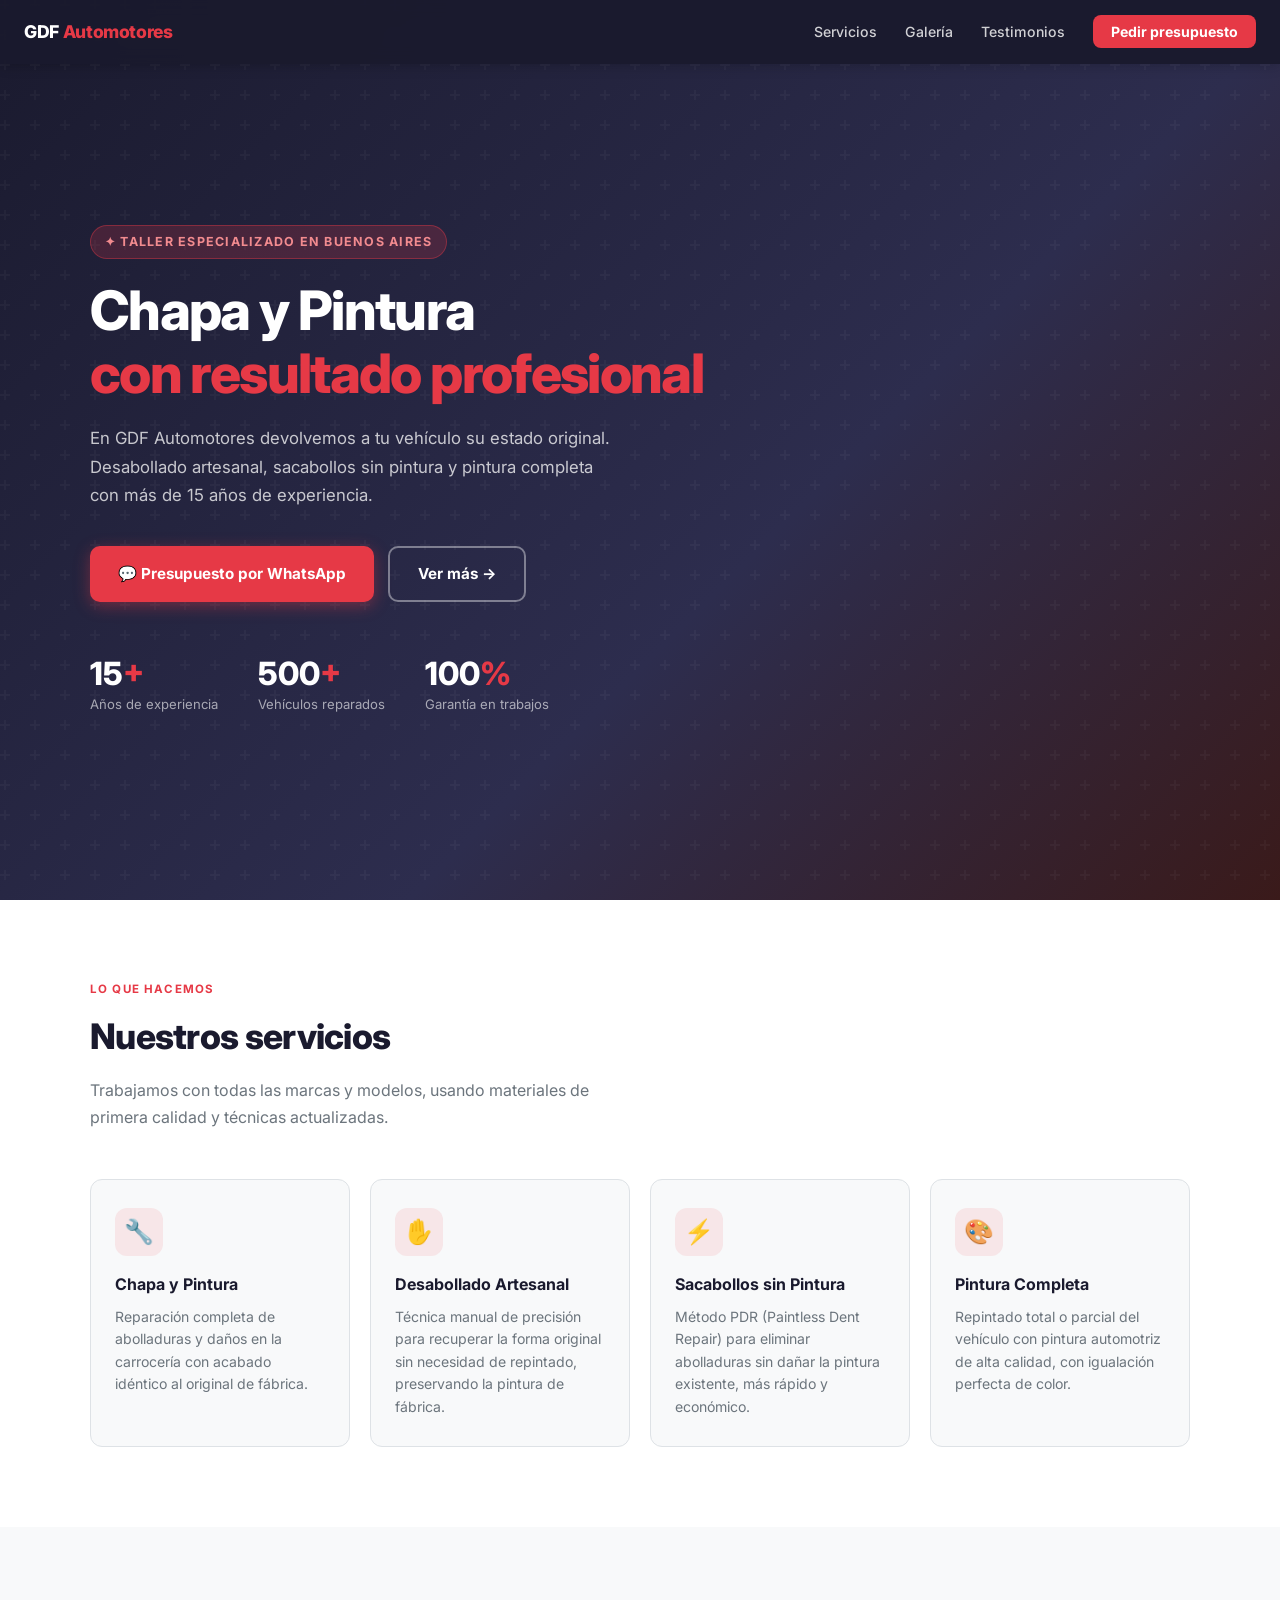
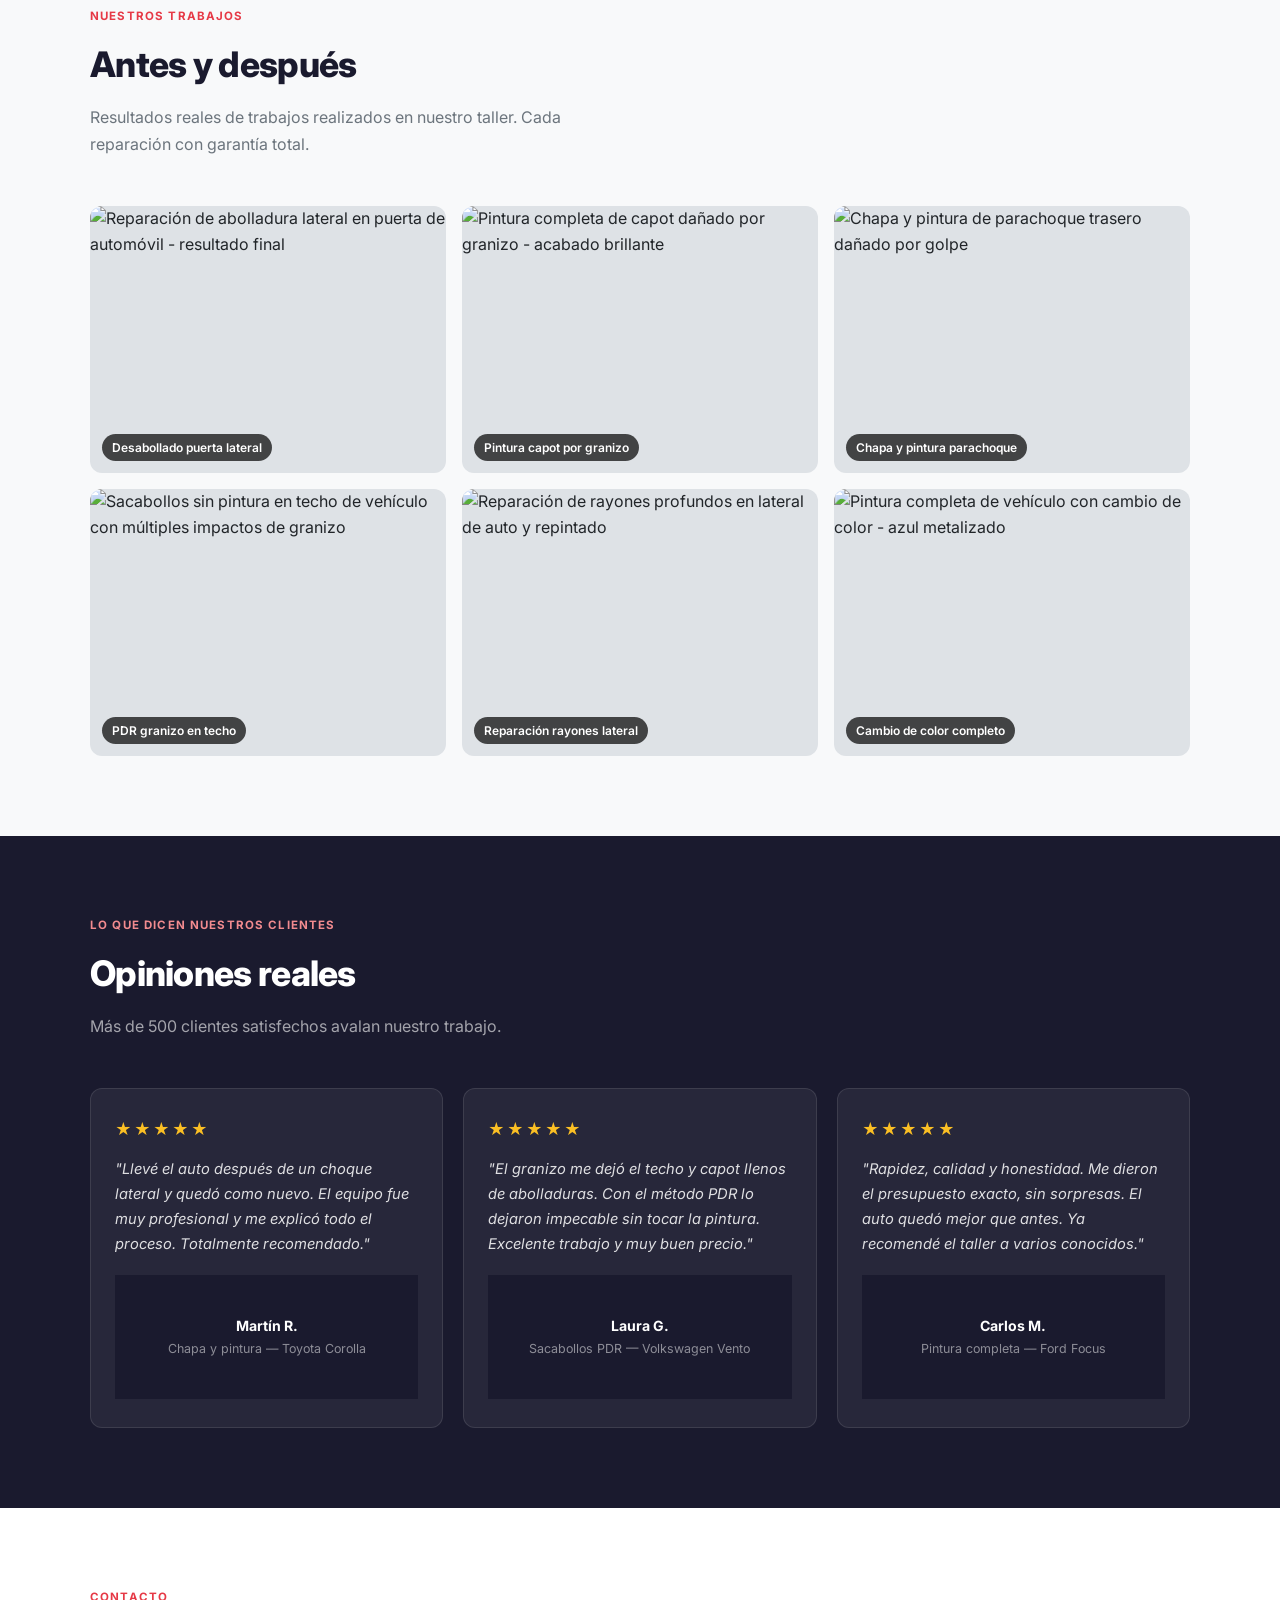
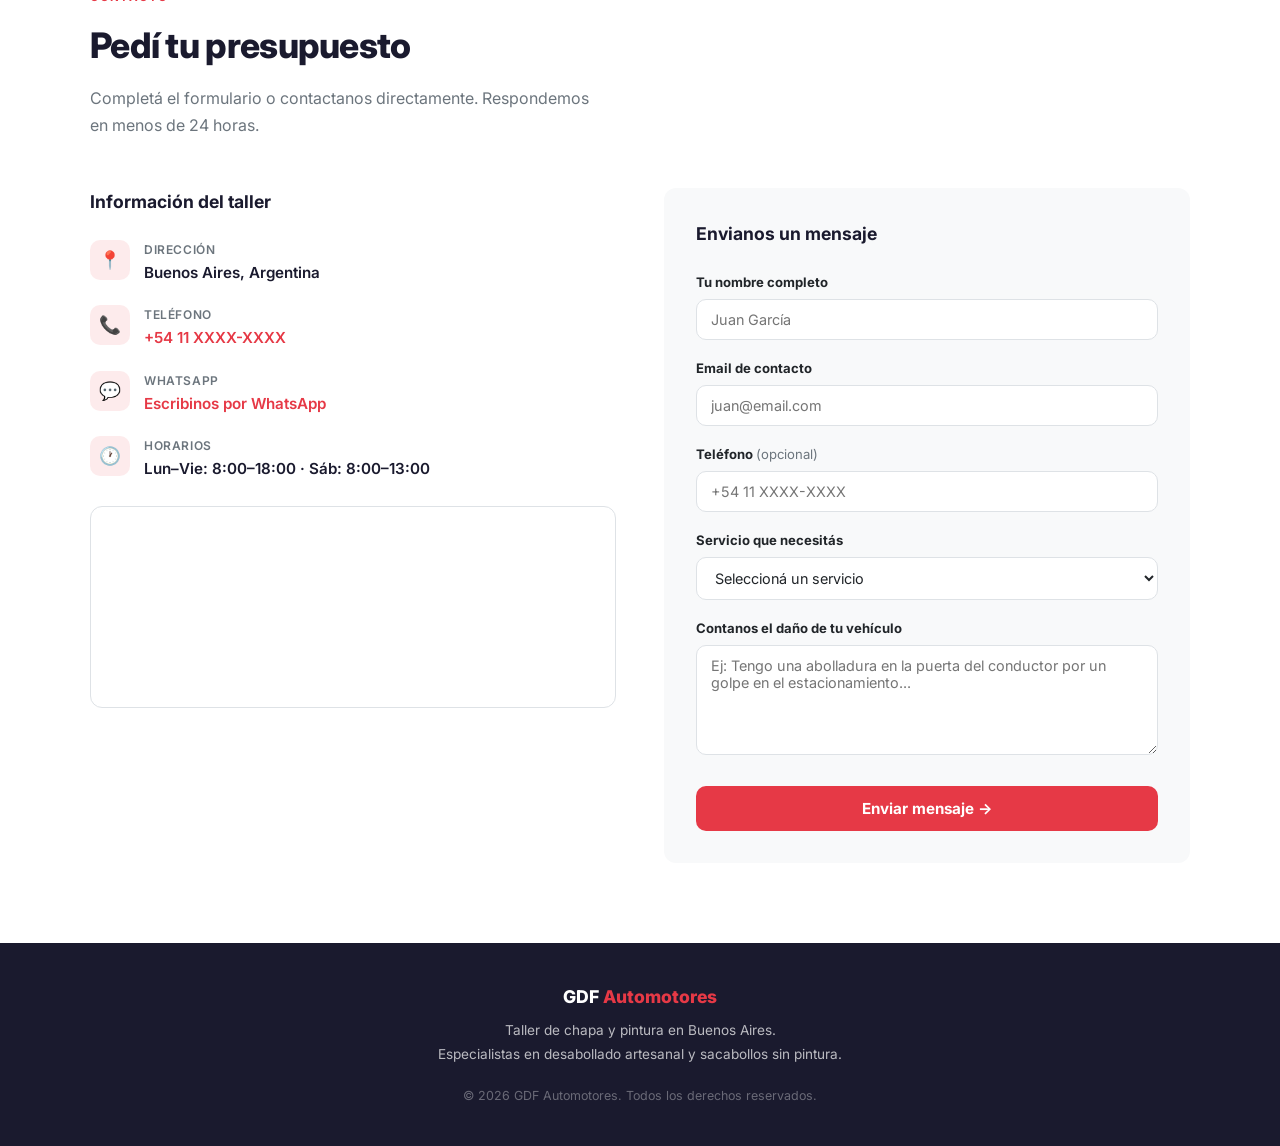
==== index.html @ 40784e49 "Primera version web GDF Automotores" ====
<!DOCTYPE html>
<html lang="es-AR">
<head>
  <meta charset="UTF-8" />
  <meta name="viewport" content="width=device-width, initial-scale=1" />

  <!-- SEO -->
  <title>GDF Automotores | Taller de Chapa y Pintura en Buenos Aires</title>
  <meta name="description" content="Taller de chapa y pintura en Buenos Aires. Especialistas en desabollado artesanal, sacabollos sin pintura y pintura completa. Más de 15 años de experiencia. Pedí tu presupuesto." />
  <meta name="robots" content="index, follow" />
  <link rel="canonical" href="https://gdf-automotores.vercel.app/" />

  <!-- Open Graph -->
  <meta property="og:type" content="website" />
  <meta property="og:url" content="https://gdf-automotores.vercel.app/" />
  <meta property="og:title" content="GDF Automotores | Taller de Chapa y Pintura" />
  <meta property="og:description" content="Especialistas en chapa, pintura y desabollado artesanal en Buenos Aires. Más de 15 años de experiencia." />
  <meta property="og:image" content="https://gdf-automotores.vercel.app/img/og-image.jpg" />
  <meta property="og:locale" content="es_AR" />

  <!-- Twitter Card -->
  <meta name="twitter:card" content="summary_large_image" />
  <meta name="twitter:title" content="GDF Automotores | Chapa y Pintura" />
  <meta name="twitter:description" content="Especialistas en chapa, pintura y desabollado artesanal en Buenos Aires." />

  <!-- Fuentes -->
  <link rel="preconnect" href="https://fonts.googleapis.com" />
  <link rel="preconnect" href="https://fonts.gstatic.com" crossorigin />
  <link href="https://fonts.googleapis.com/css2?family=Inter:wght@400;500;600;700;800&display=swap" rel="stylesheet" />

  <!-- CSS -->
  <link rel="preload" href="css/styles.css" as="style" />
  <link rel="stylesheet" href="css/styles.css" />

  <!-- Schema.org LocalBusiness -->
  <script type="application/ld+json">
  {
    "@context": "https://schema.org",
    "@type": "AutoRepair",
    "name": "GDF Automotores",
    "description": "Taller de chapa y pintura especializado en desabollado artesanal, sacabollos sin pintura y pintura completa.",
    "url": "https://gdf-automotores.vercel.app",
    "telephone": "+54-11-XXXX-XXXX",
    "address": {
      "@type": "PostalAddress",
      "streetAddress": "Dirección del taller",
      "addressLocality": "Buenos Aires",
      "addressCountry": "AR"
    },
    "openingHoursSpecification": [
      {
        "@type": "OpeningHoursSpecification",
        "dayOfWeek": ["Monday","Tuesday","Wednesday","Thursday","Friday"],
        "opens": "08:00",
        "closes": "18:00"
      },
      {
        "@type": "OpeningHoursSpecification",
        "dayOfWeek": "Saturday",
        "opens": "08:00",
        "closes": "13:00"
      }
    ],
    "priceRange": "$$",
    "image": "https://gdf-automotores.vercel.app/img/og-image.jpg"
  }
  </script>
</head>
<body>

  <!-- Skip link de accesibilidad -->
  <a href="#main" class="skip-link">Saltar al contenido principal</a>

  <!-- NAVBAR -->
  <header>
    <nav class="navbar" aria-label="Navegación principal">
      <a href="/" class="navbar-brand" aria-label="GDF Automotores - Inicio">
        GDF <span>Automotores</span>
      </a>
      <button class="nav-toggle" aria-expanded="false" aria-controls="nav-menu" aria-label="Abrir menú de navegación" onclick="toggleMenu(this)">
        ☰
      </button>
      <ul class="nav-links" id="nav-menu" role="list">
        <li><a href="#servicios">Servicios</a></li>
        <li><a href="#galeria">Galería</a></li>
        <li><a href="#testimonios">Testimonios</a></li>
        <li><a href="#contacto" class="nav-cta">Pedir presupuesto</a></li>
      </ul>
    </nav>
  </header>

  <!-- MAIN -->
  <main id="main">

    <!-- HERO -->
    <section class="hero" aria-labelledby="hero-title">
      <div class="hero-inner">
        <div class="hero-tag" aria-hidden="true">✦ Taller especializado en Buenos Aires</div>
        <h1 id="hero-title">
          Chapa y Pintura<br />
          <em>con resultado profesional</em>
        </h1>
        <p class="hero-desc">
          En GDF Automotores devolvemos a tu vehículo su estado original. Desabollado artesanal, sacabollos sin pintura y pintura completa con más de 15 años de experiencia.
        </p>
        <div class="hero-actions">
          <a href="https://wa.me/5491100000000?text=Hola%2C%20quiero%20un%20presupuesto" class="btn btn-primary" target="_blank" rel="noopener noreferrer" aria-label="Pedir presupuesto por WhatsApp">
            💬 Presupuesto por WhatsApp
          </a>
          <a href="#contacto" class="btn btn-outline">
            Ver más →
          </a>
        </div>
        <div class="hero-stats" aria-label="Estadísticas del taller">
          <div>
            <div class="stat-num">15<span>+</span></div>
            <div class="stat-label">Años de experiencia</div>
          </div>
          <div>
            <div class="stat-num">500<span>+</span></div>
            <div class="stat-label">Vehículos reparados</div>
          </div>
          <div>
            <div class="stat-num">100<span>%</span></div>
            <div class="stat-label">Garantía en trabajos</div>
          </div>
        </div>
      </div>
    </section>

    <!-- SERVICIOS -->
    <section id="servicios" aria-labelledby="servicios-title">
      <div class="container">
        <p class="section-tag" aria-hidden="true">Lo que hacemos</p>
        <h2 class="section-title" id="servicios-title">Nuestros servicios</h2>
        <p class="section-desc">Trabajamos con todas las marcas y modelos, usando materiales de primera calidad y técnicas actualizadas.</p>
        <div class="services-grid">

          <article class="service-card">
            <div class="service-icon" aria-hidden="true">🔧</div>
            <h3>Chapa y Pintura</h3>
            <p>Reparación completa de abolladuras y daños en la carrocería con acabado idéntico al original de fábrica.</p>
          </article>

          <article class="service-card">
            <div class="service-icon" aria-hidden="true">✋</div>
            <h3>Desabollado Artesanal</h3>
            <p>Técnica manual de precisión para recuperar la forma original sin necesidad de repintado, preservando la pintura de fábrica.</p>
          </article>

          <article class="service-card">
            <div class="service-icon" aria-hidden="true">⚡</div>
            <h3>Sacabollos sin Pintura</h3>
            <p>Método PDR (Paintless Dent Repair) para eliminar abolladuras sin dañar la pintura existente, más rápido y económico.</p>
          </article>

          <article class="service-card">
            <div class="service-icon" aria-hidden="true">🎨</div>
            <h3>Pintura Completa</h3>
            <p>Repintado total o parcial del vehículo con pintura automotriz de alta calidad, con igualación perfecta de color.</p>
          </article>

        </div>
      </div>
    </section>

    <!-- GALERÍA -->
    <section id="galeria" aria-labelledby="galeria-title">
      <div class="container">
        <p class="section-tag" aria-hidden="true">Nuestros trabajos</p>
        <h2 class="section-title" id="galeria-title">Antes y después</h2>
        <p class="section-desc">Resultados reales de trabajos realizados en nuestro taller. Cada reparación con garantía total.</p>
        <div class="gallery-grid">

          <figure class="gallery-item">
            <img
              src="img/trabajo-1.webp"
              alt="Reparación de abolladura lateral en puerta de automóvil - resultado final"
              width="560"
              height="420"
              loading="lazy"
            />
            <figcaption class="gallery-label">Desabollado puerta lateral</figcaption>
          </figure>

          <figure class="gallery-item">
            <img
              src="img/trabajo-2.webp"
              alt="Pintura completa de capot dañado por granizo - acabado brillante"
              width="560"
              height="420"
              loading="lazy"
            />
            <figcaption class="gallery-label">Pintura capot por granizo</figcaption>
          </figure>

          <figure class="gallery-item">
            <img
              src="img/trabajo-3.webp"
              alt="Chapa y pintura de parachoque trasero dañado por golpe"
              width="560"
              height="420"
              loading="lazy"
            />
            <figcaption class="gallery-label">Chapa y pintura parachoque</figcaption>
          </figure>

          <figure class="gallery-item">
            <img
              src="img/trabajo-4.webp"
              alt="Sacabollos sin pintura en techo de vehículo con múltiples impactos de granizo"
              width="560"
              height="420"
              loading="lazy"
            />
            <figcaption class="gallery-label">PDR granizo en techo</figcaption>
          </figure>

          <figure class="gallery-item">
            <img
              src="img/trabajo-5.webp"
              alt="Reparación de rayones profundos en lateral de auto y repintado"
              width="560"
              height="420"
              loading="lazy"
            />
            <figcaption class="gallery-label">Reparación rayones lateral</figcaption>
          </figure>

          <figure class="gallery-item">
            <img
              src="img/trabajo-6.webp"
              alt="Pintura completa de vehículo con cambio de color - azul metalizado"
              width="560"
              height="420"
              loading="lazy"
            />
            <figcaption class="gallery-label">Cambio de color completo</figcaption>
          </figure>

        </div>
      </div>
    </section>

    <!-- TESTIMONIOS -->
    <section id="testimonios" aria-labelledby="testimonios-title">
      <div class="container">
        <p class="section-tag" aria-hidden="true">Lo que dicen nuestros clientes</p>
        <h2 class="section-title" id="testimonios-title">Opiniones reales</h2>
        <p class="section-desc">Más de 500 clientes satisfechos avalan nuestro trabajo.</p>
        <div class="testimonials-grid">

          <article class="testimonial-card">
            <div class="stars" aria-label="5 estrellas">★★★★★</div>
            <blockquote class="testimonial-text">
              "Llevé el auto después de un choque lateral y quedó como nuevo. El equipo fue muy profesional y me explicó todo el proceso. Totalmente recomendado."
            </blockquote>
            <footer>
              <div class="testimonial-author">Martín R.</div>
              <div class="testimonial-detail">Chapa y pintura — Toyota Corolla</div>
            </footer>
          </article>

          <article class="testimonial-card">
            <div class="stars" aria-label="5 estrellas">★★★★★</div>
            <blockquote class="testimonial-text">
              "El granizo me dejó el techo y capot llenos de abolladuras. Con el método PDR lo dejaron impecable sin tocar la pintura. Excelente trabajo y muy buen precio."
            </blockquote>
            <footer>
              <div class="testimonial-author">Laura G.</div>
              <div class="testimonial-detail">Sacabollos PDR — Volkswagen Vento</div>
            </footer>
          </article>

          <article class="testimonial-card">
            <div class="stars" aria-label="5 estrellas">★★★★★</div>
            <blockquote class="testimonial-text">
              "Rapidez, calidad y honestidad. Me dieron el presupuesto exacto, sin sorpresas. El auto quedó mejor que antes. Ya recomendé el taller a varios conocidos."
            </blockquote>
            <footer>
              <div class="testimonial-author">Carlos M.</div>
              <div class="testimonial-detail">Pintura completa — Ford Focus</div>
            </footer>
          </article>

        </div>
      </div>
    </section>

    <!-- CONTACTO -->
    <section id="contacto" aria-labelledby="contacto-title">
      <div class="container">
        <p class="section-tag" aria-hidden="true">Contacto</p>
        <h2 class="section-title" id="contacto-title">Pedí tu presupuesto</h2>
        <p class="section-desc">Completá el formulario o contactanos directamente. Respondemos en menos de 24 horas.</p>

        <div class="contact-grid">

          <div class="contact-info">
            <h3>Información del taller</h3>

            <div class="contact-item">
              <div class="contact-item-icon" aria-hidden="true">📍</div>
              <div>
                <div class="contact-item-label">Dirección</div>
                <div class="contact-item-value">Buenos Aires, Argentina</div>
              </div>
            </div>

            <div class="contact-item">
              <div class="contact-item-icon" aria-hidden="true">📞</div>
              <div>
                <div class="contact-item-label">Teléfono</div>
                <div class="contact-item-value">
                  <a href="tel:+541100000000">+54 11 XXXX-XXXX</a>
                </div>
              </div>
            </div>

            <div class="contact-item">
              <div class="contact-item-icon" aria-hidden="true">💬</div>
              <div>
                <div class="contact-item-label">WhatsApp</div>
                <div class="contact-item-value">
                  <a href="https://wa.me/5491100000000?text=Hola%2C%20quiero%20un%20presupuesto" target="_blank" rel="noopener noreferrer">Escribinos por WhatsApp</a>
                </div>
              </div>
            </div>

            <div class="contact-item">
              <div class="contact-item-icon" aria-hidden="true">🕐</div>
              <div>
                <div class="contact-item-label">Horarios</div>
                <div class="contact-item-value">Lun–Vie: 8:00–18:00 · Sáb: 8:00–13:00</div>
              </div>
            </div>

            <div class="map-container">
              <iframe
                title="Ubicación de GDF Automotores en Google Maps"
                src="https://www.google.com/maps/embed?pb=!1m18!1m12!1m3!1d3284.0!2d-58.4!3d-34.6!2m3!1f0!2f0!3f0!3m2!1i1024!2i768!4f13.1!3m3!1m2!1s0x0%3A0x0!2zMzTCsDM2JzAuMCJTIDU4wrAyNCcwLjAiVw!5e0!3m2!1ses!2sar!4v1"
                loading="lazy"
                allowfullscreen
                referrerpolicy="no-referrer-when-downgrade"
                aria-label="Mapa con la ubicación del taller GDF Automotores"
              ></iframe>
            </div>
          </div>

          <div class="contact-form">
            <h3>Envianos un mensaje</h3>
            <form action="https://formspree.io/f/xojroeyj" method="POST" novalidate aria-label="Formulario de contacto GDF Automotores">

              <div class="form-group">
                <label for="nombre">Tu nombre completo</label>
                <input
                  type="text"
                  id="nombre"
                  name="nombre"
                  placeholder="Juan García"
                  required
                  autocomplete="name"
                  aria-required="true"
                />
              </div>

              <div class="form-group">
                <label for="email">Email de contacto</label>
                <input
                  type="email"
                  id="email"
                  name="email"
                  placeholder="juan@email.com"
                  required
                  autocomplete="email"
                  aria-required="true"
                />
              </div>

              <div class="form-group">
                <label for="telefono">Teléfono <span style="font-weight:400;color:#6c757d">(opcional)</span></label>
                <input
                  type="tel"
                  id="telefono"
                  name="telefono"
                  placeholder="+54 11 XXXX-XXXX"
                  autocomplete="tel"
                />
              </div>

              <div class="form-group">
                <label for="servicio">Servicio que necesitás</label>
                <select id="servicio" name="servicio" required aria-required="true">
                  <option value="" disabled selected>Seleccioná un servicio</option>
                  <option value="chapa-pintura">Chapa y Pintura</option>
                  <option value="desabollado">Desabollado Artesanal</option>
                  <option value="sacabollos">Sacabollos sin Pintura (PDR)</option>
                  <option value="pintura-completa">Pintura Completa</option>
                  <option value="otro">Otro / No sé</option>
                </select>
              </div>

              <div class="form-group">
                <label for="mensaje">Contanos el daño de tu vehículo</label>
                <textarea
                  id="mensaje"
                  name="mensaje"
                  placeholder="Ej: Tengo una abolladura en la puerta del conductor por un golpe en el estacionamiento..."
                  required
                  aria-required="true"
                ></textarea>
              </div>

              <button type="submit" class="btn-form">
                Enviar mensaje →
              </button>
            </form>
          </div>

        </div>
      </div>
    </section>

  </main>

  <!-- FOOTER -->
  <footer>
    <div class="footer-inner">
      <div class="footer-brand">GDF <span>Automotores</span></div>
      <p class="footer-text">
        Taller de chapa y pintura en Buenos Aires.<br />
        Especialistas en desabollado artesanal y sacabollos sin pintura.
      </p>
      <p class="footer-copy">© 2026 GDF Automotores. Todos los derechos reservados.</p>
    </div>
  </footer>

  <script defer>
    function toggleMenu(btn) {
      const menu = document.getElementById('nav-menu');
      const open = menu.classList.toggle('open');
      btn.setAttribute('aria-expanded', open);
      btn.textContent = open ? '✕' : '☰';
    }

    // Cerrar menú al hacer clic en un link
    document.querySelectorAll('.nav-links a').forEach(link => {
      link.addEventListener('click', () => {
        document.getElementById('nav-menu').classList.remove('open');
        document.querySelector('.nav-toggle').setAttribute('aria-expanded', 'false');
        document.querySelector('.nav-toggle').textContent = '☰';
      });
    });
  </script>

</body>
</html>
---- css/styles.css ----
/* ── RESET & BASE ── */
*, *::before, *::after { box-sizing: border-box; margin: 0; padding: 0; }

:root {
  --primary: #1a1a2e;
  --primary-light: #2d2d4e;
  --accent: #e63946;
  --accent-dark: #c1121f;
  --bg: #f8f9fa;
  --white: #ffffff;
  --text: #212529;
  --text-muted: #6c757d;
  --border: #dee2e6;
  --radius: 12px;
  --shadow: 0 2px 16px rgba(0,0,0,0.08);
  --shadow-lg: 0 8px 32px rgba(0,0,0,0.14);
}

html { scroll-behavior: smooth; font-size: 16px; }

body {
  font-family: 'Inter', sans-serif;
  background: var(--bg);
  color: var(--text);
  line-height: 1.6;
}

img {
  max-width: 100%;
  height: auto;
  display: block;
}

a { color: inherit; text-decoration: none; }

/* ── SKIP LINK ── */
.skip-link {
  position: absolute;
  top: -100px;
  left: 16px;
  background: var(--accent);
  color: white;
  padding: 10px 20px;
  border-radius: 0 0 8px 8px;
  font-weight: 700;
  z-index: 9999;
  transition: top 0.2s;
}
.skip-link:focus { top: 0; }

/* ── NAVBAR ── */
.navbar {
  position: fixed;
  top: 0; left: 0; right: 0;
  background: rgba(26,26,46,0.97);
  backdrop-filter: blur(8px);
  z-index: 100;
  padding: 0 24px;
  height: 64px;
  display: flex;
  align-items: center;
  justify-content: space-between;
  box-shadow: 0 2px 12px rgba(0,0,0,0.2);
}

.navbar-brand {
  font-size: 1.1rem;
  font-weight: 800;
  color: white;
  letter-spacing: -0.02em;
}
.navbar-brand span { color: var(--accent); }

.nav-links {
  display: flex;
  gap: 28px;
  list-style: none;
}

.nav-links a {
  color: rgba(255,255,255,0.8);
  font-size: 0.88rem;
  font-weight: 500;
  transition: color 0.2s;
  padding: 4px 0;
  border-bottom: 2px solid transparent;
}
.nav-links a:hover, .nav-links a:focus {
  color: white;
  border-bottom-color: var(--accent);
  outline: none;
}

.nav-cta {
  background: var(--accent);
  color: white !important;
  padding: 8px 18px !important;
  border-radius: 8px !important;
  border-bottom: none !important;
  font-weight: 700 !important;
  transition: background 0.2s !important;
}
.nav-cta:hover { background: var(--accent-dark) !important; }

.nav-toggle {
  display: none;
  background: none;
  border: none;
  color: white;
  font-size: 1.4rem;
  cursor: pointer;
  padding: 4px;
}

/* ── HERO ── */
.hero {
  min-height: 100vh;
  background: linear-gradient(135deg, var(--primary) 0%, var(--primary-light) 60%, #3a1a1a 100%);
  display: flex;
  align-items: center;
  padding: 100px 24px 60px;
  position: relative;
  overflow: hidden;
}

.hero::before {
  content: '';
  position: absolute;
  inset: 0;
  background: url("data:image/svg+xml,%3Csvg width='60' height='60' viewBox='0 0 60 60' xmlns='http://www.w3.org/2000/svg'%3E%3Cg fill='none' fill-rule='evenodd'%3E%3Cg fill='%23ffffff' fill-opacity='0.03'%3E%3Cpath d='M36 34v-4h-2v4h-4v2h4v4h2v-4h4v-2h-4zm0-30V0h-2v4h-4v2h4v4h2V6h4V4h-4zM6 34v-4H4v4H0v2h4v4h2v-4h4v-2H6zM6 4V0H4v4H0v2h4v4h2V6h4V4H6z'/%3E%3C/g%3E%3C/g%3E%3C/svg%3E");
}

.hero-inner {
  max-width: 1100px;
  margin: 0 auto;
  width: 100%;
  position: relative;
}

.hero-tag {
  display: inline-block;
  background: rgba(230,57,70,0.2);
  border: 1px solid rgba(230,57,70,0.4);
  color: #f28b8f;
  font-size: 0.78rem;
  font-weight: 700;
  letter-spacing: 0.1em;
  text-transform: uppercase;
  padding: 6px 14px;
  border-radius: 20px;
  margin-bottom: 20px;
}

.hero h1 {
  font-size: clamp(2rem, 5vw, 3.4rem);
  font-weight: 800;
  color: white;
  line-height: 1.15;
  letter-spacing: -0.03em;
  margin-bottom: 20px;
  max-width: 700px;
}

.hero h1 em {
  color: var(--accent);
  font-style: normal;
}

.hero-desc {
  font-size: 1.05rem;
  color: rgba(255,255,255,0.75);
  max-width: 520px;
  margin-bottom: 36px;
  line-height: 1.7;
}

.hero-actions {
  display: flex;
  gap: 14px;
  flex-wrap: wrap;
}

.btn {
  display: inline-flex;
  align-items: center;
  gap: 8px;
  padding: 14px 28px;
  border-radius: 10px;
  font-size: 0.95rem;
  font-weight: 700;
  font-family: 'Inter', sans-serif;
  cursor: pointer;
  border: none;
  transition: transform 0.15s, box-shadow 0.2s, background 0.2s;
  text-decoration: none;
}
.btn:focus { outline: 3px solid var(--accent); outline-offset: 3px; }
.btn:hover { transform: translateY(-2px); }

.btn-primary {
  background: var(--accent);
  color: white;
  box-shadow: 0 4px 16px rgba(230,57,70,0.4);
}
.btn-primary:hover { background: var(--accent-dark); box-shadow: 0 6px 24px rgba(230,57,70,0.5); }

.btn-outline {
  background: transparent;
  color: white;
  border: 2px solid rgba(255,255,255,0.4);
}
.btn-outline:hover { border-color: white; background: rgba(255,255,255,0.08); }

.hero-stats {
  display: flex;
  gap: 40px;
  margin-top: 56px;
  flex-wrap: wrap;
}
.stat-num { font-size: 2rem; font-weight: 800; color: white; line-height: 1; }
.stat-num span { color: var(--accent); }
.stat-label { font-size: 0.82rem; color: rgba(255,255,255,0.6); margin-top: 4px; }

/* ── SECTIONS ── */
section { padding: 80px 24px; }

.container { max-width: 1100px; margin: 0 auto; }

.section-tag {
  font-size: 0.72rem;
  font-weight: 700;
  text-transform: uppercase;
  letter-spacing: 0.1em;
  color: var(--accent);
  margin-bottom: 10px;
}

.section-title {
  font-size: clamp(1.6rem, 3vw, 2.2rem);
  font-weight: 800;
  color: var(--primary);
  letter-spacing: -0.02em;
  margin-bottom: 12px;
}

.section-desc {
  font-size: 1rem;
  color: var(--text-muted);
  max-width: 520px;
  line-height: 1.7;
  margin-bottom: 48px;
}

/* ── SERVICIOS ── */
#servicios { background: var(--white); }

.services-grid {
  display: grid;
  grid-template-columns: repeat(auto-fill, minmax(240px, 1fr));
  gap: 20px;
}

.service-card {
  background: var(--bg);
  border-radius: var(--radius);
  padding: 28px 24px;
  border: 1.5px solid var(--border);
  transition: border-color 0.2s, box-shadow 0.2s, transform 0.2s;
}
.service-card:hover { border-color: var(--accent); box-shadow: var(--shadow); transform: translateY(-3px); }

.service-icon {
  width: 48px; height: 48px;
  background: rgba(230,57,70,0.1);
  border-radius: 12px;
  display: flex; align-items: center; justify-content: center;
  font-size: 1.5rem;
  margin-bottom: 16px;
}

.service-card h3 { font-size: 1rem; font-weight: 700; color: var(--primary); margin-bottom: 8px; }
.service-card p { font-size: 0.88rem; color: var(--text-muted); line-height: 1.6; }

/* ── GALERÍA ── */
#galeria { background: var(--bg); }

.gallery-grid {
  display: grid;
  grid-template-columns: repeat(auto-fill, minmax(280px, 1fr));
  gap: 16px;
}

.gallery-item {
  border-radius: var(--radius);
  overflow: hidden;
  position: relative;
  aspect-ratio: 4/3;
  background: var(--border);
}

.gallery-item img {
  width: 100%; height: 100%;
  object-fit: cover;
  transition: transform 0.4s ease;
}
.gallery-item:hover img { transform: scale(1.05); }

.gallery-label {
  position: absolute;
  bottom: 12px; left: 12px;
  background: rgba(0,0,0,0.7);
  color: white;
  font-size: 0.75rem;
  font-weight: 600;
  padding: 4px 10px;
  border-radius: 20px;
}

/* ── TESTIMONIOS ── */
#testimonios { background: var(--primary); }
#testimonios .section-title { color: white; }
#testimonios .section-desc { color: rgba(255,255,255,0.6); }
#testimonios .section-tag { color: #f28b8f; }

.testimonials-grid {
  display: grid;
  grid-template-columns: repeat(auto-fill, minmax(280px, 1fr));
  gap: 20px;
}

.testimonial-card {
  background: rgba(255,255,255,0.06);
  border: 1px solid rgba(255,255,255,0.1);
  border-radius: var(--radius);
  padding: 28px 24px;
  transition: background 0.2s, transform 0.2s;
}
.testimonial-card:hover { background: rgba(255,255,255,0.1); transform: translateY(-2px); }

.stars { color: #fbbf24; font-size: 1rem; margin-bottom: 14px; letter-spacing: 2px; }

.testimonial-text {
  font-size: 0.92rem;
  color: rgba(255,255,255,0.85);
  line-height: 1.7;
  margin-bottom: 18px;
  font-style: italic;
}

.testimonial-author { font-weight: 700; color: white; font-size: 0.88rem; }
.testimonial-detail { font-size: 0.78rem; color: rgba(255,255,255,0.5); margin-top: 2px; }

/* ── CONTACTO ── */
#contacto { background: var(--white); }

.contact-grid {
  display: grid;
  grid-template-columns: 1fr 1fr;
  gap: 48px;
  align-items: start;
}

.contact-info h3 { font-size: 1.1rem; font-weight: 700; color: var(--primary); margin-bottom: 24px; }

.contact-item {
  display: flex;
  align-items: flex-start;
  gap: 14px;
  margin-bottom: 20px;
}

.contact-item-icon {
  width: 40px; height: 40px;
  background: rgba(230,57,70,0.1);
  border-radius: 10px;
  display: flex; align-items: center; justify-content: center;
  font-size: 1.1rem;
  flex-shrink: 0;
}

.contact-item-label { font-size: 0.75rem; color: var(--text-muted); font-weight: 600; text-transform: uppercase; letter-spacing: 0.05em; }
.contact-item-value { font-size: 0.95rem; font-weight: 600; color: var(--primary); margin-top: 2px; }
.contact-item-value a { color: var(--accent); }
.contact-item-value a:hover { text-decoration: underline; }

.map-container {
  margin-top: 24px;
  border-radius: var(--radius);
  overflow: hidden;
  border: 1.5px solid var(--border);
}
.map-container iframe { display: block; width: 100%; height: 200px; border: none; }

/* FORMULARIO */
.contact-form { background: var(--bg); border-radius: var(--radius); padding: 32px; }
.contact-form h3 { font-size: 1.1rem; font-weight: 700; color: var(--primary); margin-bottom: 24px; }

.form-group { margin-bottom: 18px; }

.form-group label {
  display: block;
  font-size: 0.82rem;
  font-weight: 700;
  color: var(--text);
  margin-bottom: 6px;
}

.form-group input,
.form-group textarea,
.form-group select {
  width: 100%;
  padding: 11px 14px;
  border: 1.5px solid var(--border);
  border-radius: 10px;
  font-family: 'Inter', sans-serif;
  font-size: 0.9rem;
  color: var(--text);
  background: white;
  transition: border-color 0.2s, box-shadow 0.2s;
  outline: none;
}
.form-group input:focus,
.form-group textarea:focus,
.form-group select:focus {
  border-color: var(--accent);
  box-shadow: 0 0 0 3px rgba(230,57,70,0.12);
}

.form-group textarea { min-height: 110px; resize: vertical; }

.btn-form {
  width: 100%;
  background: var(--accent);
  color: white;
  border: none;
  padding: 13px;
  border-radius: 10px;
  font-size: 0.95rem;
  font-weight: 700;
  font-family: 'Inter', sans-serif;
  cursor: pointer;
  transition: background 0.2s, transform 0.1s;
  margin-top: 6px;
}
.btn-form:hover { background: var(--accent-dark); }
.btn-form:focus { outline: 3px solid var(--accent); outline-offset: 3px; }
.btn-form:active { transform: scale(0.98); }

/* ── FOOTER ── */
footer {
  background: var(--primary);
  color: rgba(255,255,255,0.7);
  padding: 40px 24px;
  text-align: center;
}
.footer-inner { max-width: 1100px; margin: 0 auto; }
.footer-brand { font-size: 1.1rem; font-weight: 800; color: white; margin-bottom: 8px; }
.footer-brand span { color: var(--accent); }
.footer-text { font-size: 0.85rem; line-height: 1.7; }
.footer-copy { font-size: 0.78rem; margin-top: 20px; color: rgba(255,255,255,0.35); }

/* ── RESPONSIVE ── */
@media (max-width: 768px) {
  .nav-links { display: none; flex-direction: column; position: absolute; top: 64px; left: 0; right: 0; background: var(--primary); padding: 16px 24px 24px; gap: 16px; }
  .nav-links.open { display: flex; }
  .nav-toggle { display: block; }
  .contact-grid { grid-template-columns: 1fr; }
  .hero-stats { gap: 24px; }
}

@media (max-width: 480px) {
  section { padding: 60px 16px; }
  .hero { padding: 90px 16px 50px; }
}
---- css/styles.css ----
/* ── RESET & BASE ── */
*, *::before, *::after { box-sizing: border-box; margin: 0; padding: 0; }

:root {
  --primary: #1a1a2e;
  --primary-light: #2d2d4e;
  --accent: #e63946;
  --accent-dark: #c1121f;
  --bg: #f8f9fa;
  --white: #ffffff;
  --text: #212529;
  --text-muted: #6c757d;
  --border: #dee2e6;
  --radius: 12px;
  --shadow: 0 2px 16px rgba(0,0,0,0.08);
  --shadow-lg: 0 8px 32px rgba(0,0,0,0.14);
}

html { scroll-behavior: smooth; font-size: 16px; }

body {
  font-family: 'Inter', sans-serif;
  background: var(--bg);
  color: var(--text);
  line-height: 1.6;
}

img {
  max-width: 100%;
  height: auto;
  display: block;
}

a { color: inherit; text-decoration: none; }

/* ── SKIP LINK ── */
.skip-link {
  position: absolute;
  top: -100px;
  left: 16px;
  background: var(--accent);
  color: white;
  padding: 10px 20px;
  border-radius: 0 0 8px 8px;
  font-weight: 700;
  z-index: 9999;
  transition: top 0.2s;
}
.skip-link:focus { top: 0; }

/* ── NAVBAR ── */
.navbar {
  position: fixed;
  top: 0; left: 0; right: 0;
  background: rgba(26,26,46,0.97);
  backdrop-filter: blur(8px);
  z-index: 100;
  padding: 0 24px;
  height: 64px;
  display: flex;
  align-items: center;
  justify-content: space-between;
  box-shadow: 0 2px 12px rgba(0,0,0,0.2);
}

.navbar-brand {
  font-size: 1.1rem;
  font-weight: 800;
  color: white;
  letter-spacing: -0.02em;
}
.navbar-brand span { color: var(--accent); }

.nav-links {
  display: flex;
  gap: 28px;
  list-style: none;
}

.nav-links a {
  color: rgba(255,255,255,0.8);
  font-size: 0.88rem;
  font-weight: 500;
  transition: color 0.2s;
  padding: 4px 0;
  border-bottom: 2px solid transparent;
}
.nav-links a:hover, .nav-links a:focus {
  color: white;
  border-bottom-color: var(--accent);
  outline: none;
}

.nav-cta {
  background: var(--accent);
  color: white !important;
  padding: 8px 18px !important;
  border-radius: 8px !important;
  border-bottom: none !important;
  font-weight: 700 !important;
  transition: background 0.2s !important;
}
.nav-cta:hover { background: var(--accent-dark) !important; }

.nav-toggle {
  display: none;
  background: none;
  border: none;
  color: white;
  font-size: 1.4rem;
  cursor: pointer;
  padding: 4px;
}

/* ── HERO ── */
.hero {
  min-height: 100vh;
  background: linear-gradient(135deg, var(--primary) 0%, var(--primary-light) 60%, #3a1a1a 100%);
  display: flex;
  align-items: center;
  padding: 100px 24px 60px;
  position: relative;
  overflow: hidden;
}

.hero::before {
  content: '';
  position: absolute;
  inset: 0;
  background: url("data:image/svg+xml,%3Csvg width='60' height='60' viewBox='0 0 60 60' xmlns='http://www.w3.org/2000/svg'%3E%3Cg fill='none' fill-rule='evenodd'%3E%3Cg fill='%23ffffff' fill-opacity='0.03'%3E%3Cpath d='M36 34v-4h-2v4h-4v2h4v4h2v-4h4v-2h-4zm0-30V0h-2v4h-4v2h4v4h2V6h4V4h-4zM6 34v-4H4v4H0v2h4v4h2v-4h4v-2H6zM6 4V0H4v4H0v2h4v4h2V6h4V4H6z'/%3E%3C/g%3E%3C/g%3E%3C/svg%3E");
}

.hero-inner {
  max-width: 1100px;
  margin: 0 auto;
  width: 100%;
  position: relative;
}

.hero-tag {
  display: inline-block;
  background: rgba(230,57,70,0.2);
  border: 1px solid rgba(230,57,70,0.4);
  color: #f28b8f;
  font-size: 0.78rem;
  font-weight: 700;
  letter-spacing: 0.1em;
  text-transform: uppercase;
  padding: 6px 14px;
  border-radius: 20px;
  margin-bottom: 20px;
}

.hero h1 {
  font-size: clamp(2rem, 5vw, 3.4rem);
  font-weight: 800;
  color: white;
  line-height: 1.15;
  letter-spacing: -0.03em;
  margin-bottom: 20px;
  max-width: 700px;
}

.hero h1 em {
  color: var(--accent);
  font-style: normal;
}

.hero-desc {
  font-size: 1.05rem;
  color: rgba(255,255,255,0.75);
  max-width: 520px;
  margin-bottom: 36px;
  line-height: 1.7;
}

.hero-actions {
  display: flex;
  gap: 14px;
  flex-wrap: wrap;
}

.btn {
  display: inline-flex;
  align-items: center;
  gap: 8px;
  padding: 14px 28px;
  border-radius: 10px;
  font-size: 0.95rem;
  font-weight: 700;
  font-family: 'Inter', sans-serif;
  cursor: pointer;
  border: none;
  transition: transform 0.15s, box-shadow 0.2s, background 0.2s;
  text-decoration: none;
}
.btn:focus { outline: 3px solid var(--accent); outline-offset: 3px; }
.btn:hover { transform: translateY(-2px); }

.btn-primary {
  background: var(--accent);
  color: white;
  box-shadow: 0 4px 16px rgba(230,57,70,0.4);
}
.btn-primary:hover { background: var(--accent-dark); box-shadow: 0 6px 24px rgba(230,57,70,0.5); }

.btn-outline {
  background: transparent;
  color: white;
  border: 2px solid rgba(255,255,255,0.4);
}
.btn-outline:hover { border-color: white; background: rgba(255,255,255,0.08); }

.hero-stats {
  display: flex;
  gap: 40px;
  margin-top: 56px;
  flex-wrap: wrap;
}
.stat-num { font-size: 2rem; font-weight: 800; color: white; line-height: 1; }
.stat-num span { color: var(--accent); }
.stat-label { font-size: 0.82rem; color: rgba(255,255,255,0.6); margin-top: 4px; }

/* ── SECTIONS ── */
section { padding: 80px 24px; }

.container { max-width: 1100px; margin: 0 auto; }

.section-tag {
  font-size: 0.72rem;
  font-weight: 700;
  text-transform: uppercase;
  letter-spacing: 0.1em;
  color: var(--accent);
  margin-bottom: 10px;
}

.section-title {
  font-size: clamp(1.6rem, 3vw, 2.2rem);
  font-weight: 800;
  color: var(--primary);
  letter-spacing: -0.02em;
  margin-bottom: 12px;
}

.section-desc {
  font-size: 1rem;
  color: var(--text-muted);
  max-width: 520px;
  line-height: 1.7;
  margin-bottom: 48px;
}

/* ── SERVICIOS ── */
#servicios { background: var(--white); }

.services-grid {
  display: grid;
  grid-template-columns: repeat(auto-fill, minmax(240px, 1fr));
  gap: 20px;
}

.service-card {
  background: var(--bg);
  border-radius: var(--radius);
  padding: 28px 24px;
  border: 1.5px solid var(--border);
  transition: border-color 0.2s, box-shadow 0.2s, transform 0.2s;
}
.service-card:hover { border-color: var(--accent); box-shadow: var(--shadow); transform: translateY(-3px); }

.service-icon {
  width: 48px; height: 48px;
  background: rgba(230,57,70,0.1);
  border-radius: 12px;
  display: flex; align-items: center; justify-content: center;
  font-size: 1.5rem;
  margin-bottom: 16px;
}

.service-card h3 { font-size: 1rem; font-weight: 700; color: var(--primary); margin-bottom: 8px; }
.service-card p { font-size: 0.88rem; color: var(--text-muted); line-height: 1.6; }

/* ── GALERÍA ── */
#galeria { background: var(--bg); }

.gallery-grid {
  display: grid;
  grid-template-columns: repeat(auto-fill, minmax(280px, 1fr));
  gap: 16px;
}

.gallery-item {
  border-radius: var(--radius);
  overflow: hidden;
  position: relative;
  aspect-ratio: 4/3;
  background: var(--border);
}

.gallery-item img {
  width: 100%; height: 100%;
  object-fit: cover;
  transition: transform 0.4s ease;
}
.gallery-item:hover img { transform: scale(1.05); }

.gallery-label {
  position: absolute;
  bottom: 12px; left: 12px;
  background: rgba(0,0,0,0.7);
  color: white;
  font-size: 0.75rem;
  font-weight: 600;
  padding: 4px 10px;
  border-radius: 20px;
}

/* ── TESTIMONIOS ── */
#testimonios { background: var(--primary); }
#testimonios .section-title { color: white; }
#testimonios .section-desc { color: rgba(255,255,255,0.6); }
#testimonios .section-tag { color: #f28b8f; }

.testimonials-grid {
  display: grid;
  grid-template-columns: repeat(auto-fill, minmax(280px, 1fr));
  gap: 20px;
}

.testimonial-card {
  background: rgba(255,255,255,0.06);
  border: 1px solid rgba(255,255,255,0.1);
  border-radius: var(--radius);
  padding: 28px 24px;
  transition: background 0.2s, transform 0.2s;
}
.testimonial-card:hover { background: rgba(255,255,255,0.1); transform: translateY(-2px); }

.stars { color: #fbbf24; font-size: 1rem; margin-bottom: 14px; letter-spacing: 2px; }

.testimonial-text {
  font-size: 0.92rem;
  color: rgba(255,255,255,0.85);
  line-height: 1.7;
  margin-bottom: 18px;
  font-style: italic;
}

.testimonial-author { font-weight: 700; color: white; font-size: 0.88rem; }
.testimonial-detail { font-size: 0.78rem; color: rgba(255,255,255,0.5); margin-top: 2px; }

/* ── CONTACTO ── */
#contacto { background: var(--white); }

.contact-grid {
  display: grid;
  grid-template-columns: 1fr 1fr;
  gap: 48px;
  align-items: start;
}

.contact-info h3 { font-size: 1.1rem; font-weight: 700; color: var(--primary); margin-bottom: 24px; }

.contact-item {
  display: flex;
  align-items: flex-start;
  gap: 14px;
  margin-bottom: 20px;
}

.contact-item-icon {
  width: 40px; height: 40px;
  background: rgba(230,57,70,0.1);
  border-radius: 10px;
  display: flex; align-items: center; justify-content: center;
  font-size: 1.1rem;
  flex-shrink: 0;
}

.contact-item-label { font-size: 0.75rem; color: var(--text-muted); font-weight: 600; text-transform: uppercase; letter-spacing: 0.05em; }
.contact-item-value { font-size: 0.95rem; font-weight: 600; color: var(--primary); margin-top: 2px; }
.contact-item-value a { color: var(--accent); }
.contact-item-value a:hover { text-decoration: underline; }

.map-container {
  margin-top: 24px;
  border-radius: var(--radius);
  overflow: hidden;
  border: 1.5px solid var(--border);
}
.map-container iframe { display: block; width: 100%; height: 200px; border: none; }

/* FORMULARIO */
.contact-form { background: var(--bg); border-radius: var(--radius); padding: 32px; }
.contact-form h3 { font-size: 1.1rem; font-weight: 700; color: var(--primary); margin-bottom: 24px; }

.form-group { margin-bottom: 18px; }

.form-group label {
  display: block;
  font-size: 0.82rem;
  font-weight: 700;
  color: var(--text);
  margin-bottom: 6px;
}

.form-group input,
.form-group textarea,
.form-group select {
  width: 100%;
  padding: 11px 14px;
  border: 1.5px solid var(--border);
  border-radius: 10px;
  font-family: 'Inter', sans-serif;
  font-size: 0.9rem;
  color: var(--text);
  background: white;
  transition: border-color 0.2s, box-shadow 0.2s;
  outline: none;
}
.form-group input:focus,
.form-group textarea:focus,
.form-group select:focus {
  border-color: var(--accent);
  box-shadow: 0 0 0 3px rgba(230,57,70,0.12);
}

.form-group textarea { min-height: 110px; resize: vertical; }

.btn-form {
  width: 100%;
  background: var(--accent);
  color: white;
  border: none;
  padding: 13px;
  border-radius: 10px;
  font-size: 0.95rem;
  font-weight: 700;
  font-family: 'Inter', sans-serif;
  cursor: pointer;
  transition: background 0.2s, transform 0.1s;
  margin-top: 6px;
}
.btn-form:hover { background: var(--accent-dark); }
.btn-form:focus { outline: 3px solid var(--accent); outline-offset: 3px; }
.btn-form:active { transform: scale(0.98); }

/* ── FOOTER ── */
footer {
  background: var(--primary);
  color: rgba(255,255,255,0.7);
  padding: 40px 24px;
  text-align: center;
}
.footer-inner { max-width: 1100px; margin: 0 auto; }
.footer-brand { font-size: 1.1rem; font-weight: 800; color: white; margin-bottom: 8px; }
.footer-brand span { color: var(--accent); }
.footer-text { font-size: 0.85rem; line-height: 1.7; }
.footer-copy { font-size: 0.78rem; margin-top: 20px; color: rgba(255,255,255,0.35); }

/* ── RESPONSIVE ── */
@media (max-width: 768px) {
  .nav-links { display: none; flex-direction: column; position: absolute; top: 64px; left: 0; right: 0; background: var(--primary); padding: 16px 24px 24px; gap: 16px; }
  .nav-links.open { display: flex; }
  .nav-toggle { display: block; }
  .contact-grid { grid-template-columns: 1fr; }
  .hero-stats { gap: 24px; }
}

@media (max-width: 480px) {
  section { padding: 60px 16px; }
  .hero { padding: 90px 16px 50px; }
}
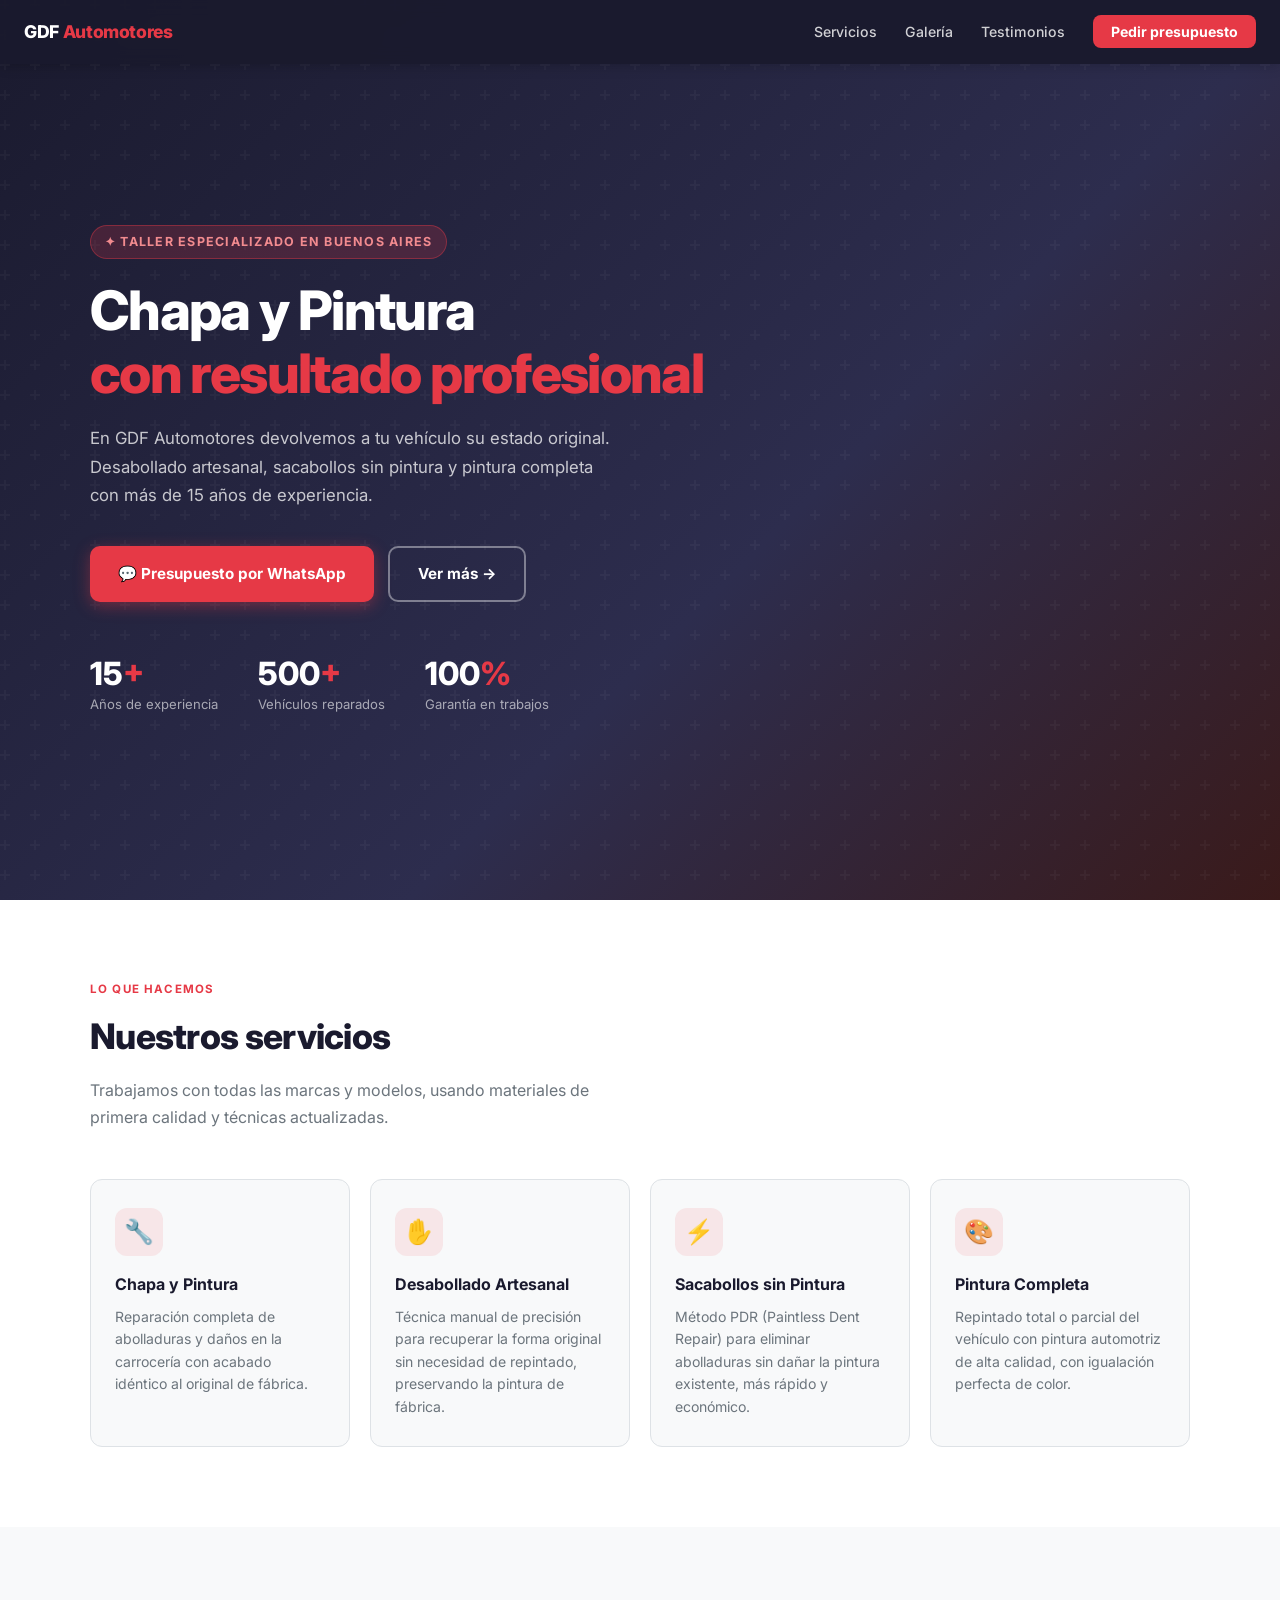
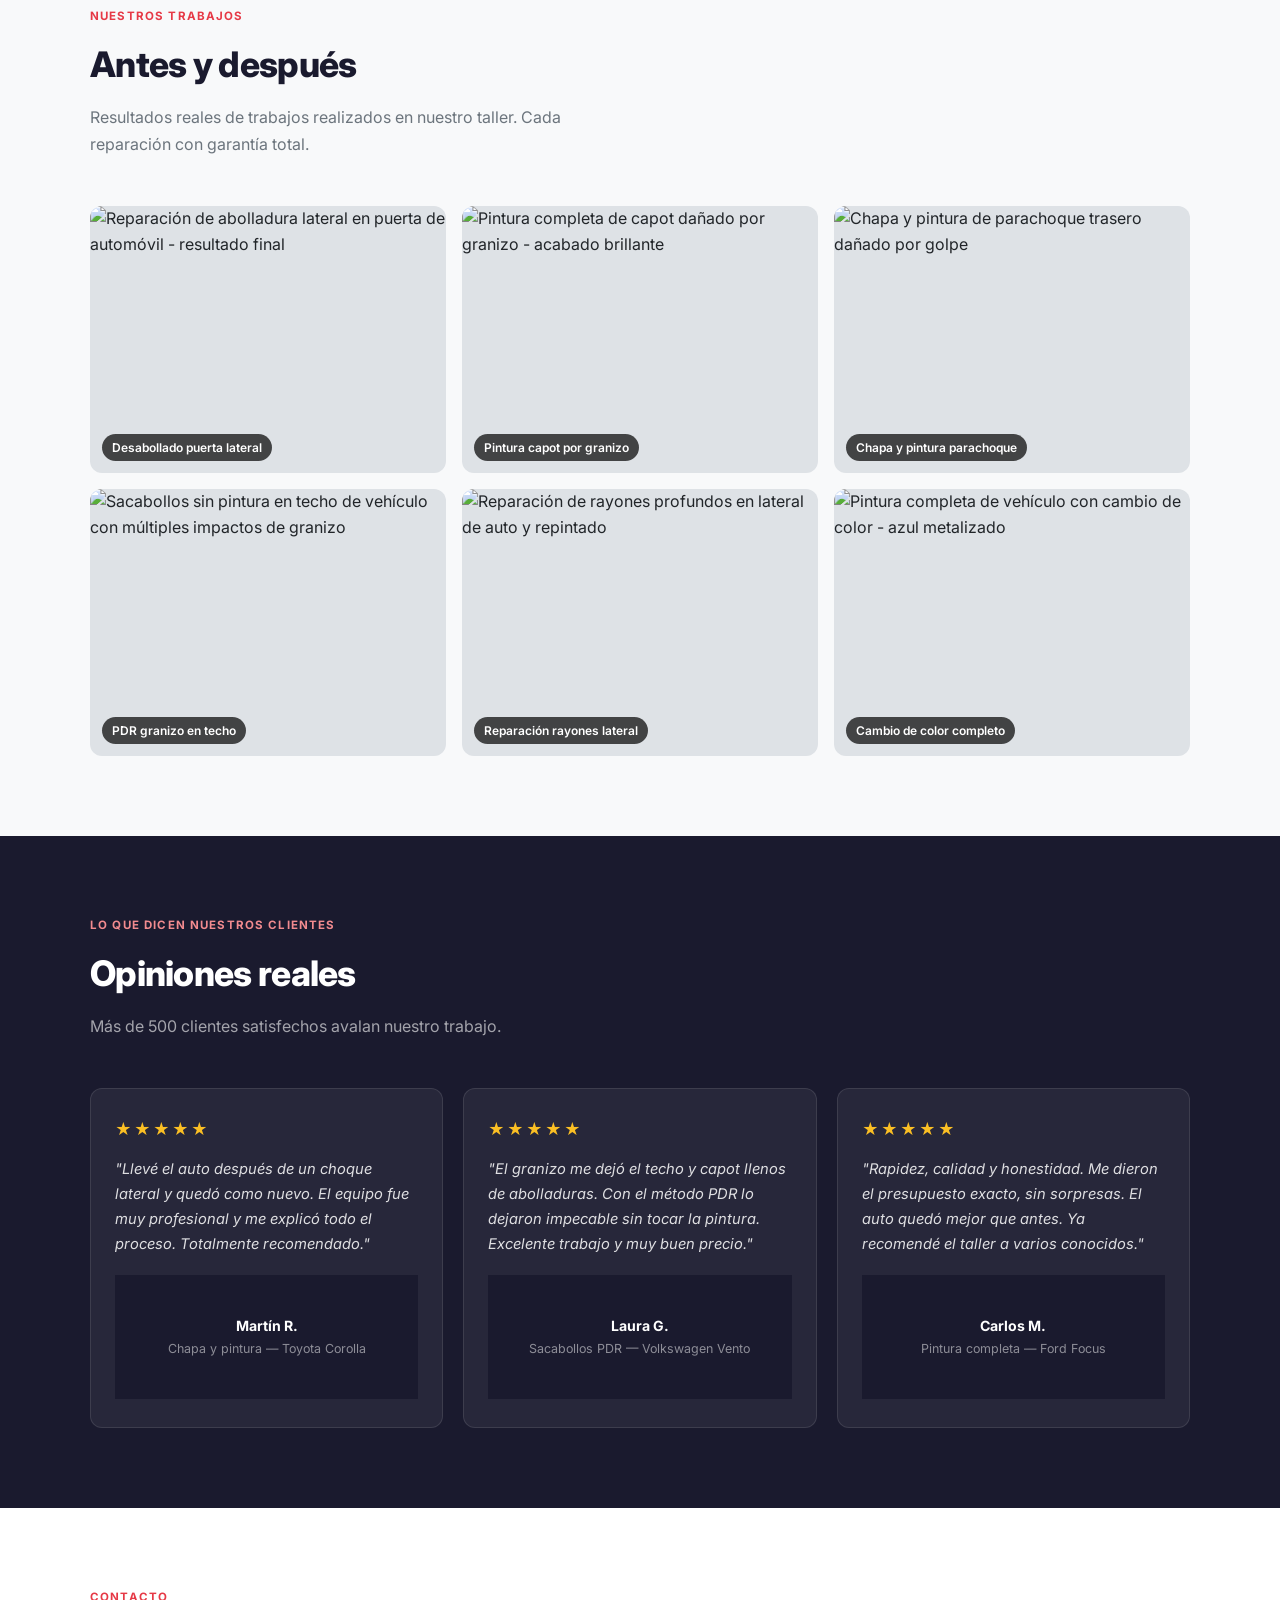
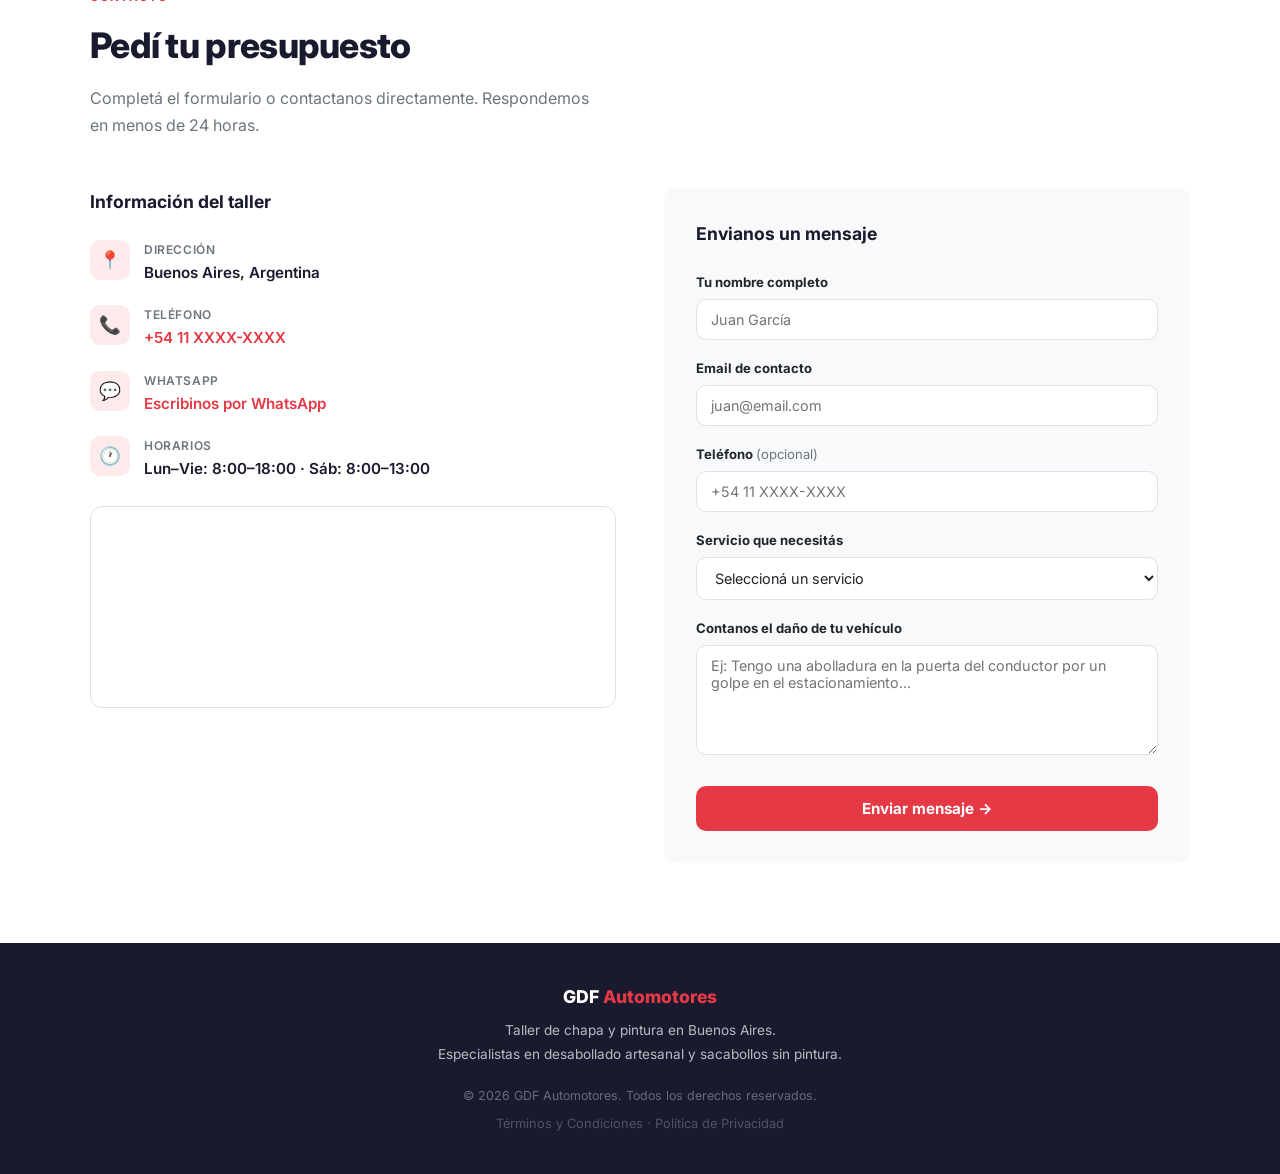
==== commit 67c6383b: "Agregar páginas legales y links en footer" ====
--- a/index.html
+++ b/index.html
@@ -432,6 +432,9 @@
         Especialistas en desabollado artesanal y sacabollos sin pintura.
       </p>
       <p class="footer-copy">© 2026 GDF Automotores. Todos los derechos reservados.</p>
+      <p class="footer-copy" style="margin-top:8px;font-size:0.8rem;opacity:0.7;">
+        <a href="terminos.html" style="color:inherit;">Términos y Condiciones</a> · <a href="privacidad.html" style="color:inherit;">Política de Privacidad</a>
+      </p>
     </div>
   </footer>
 
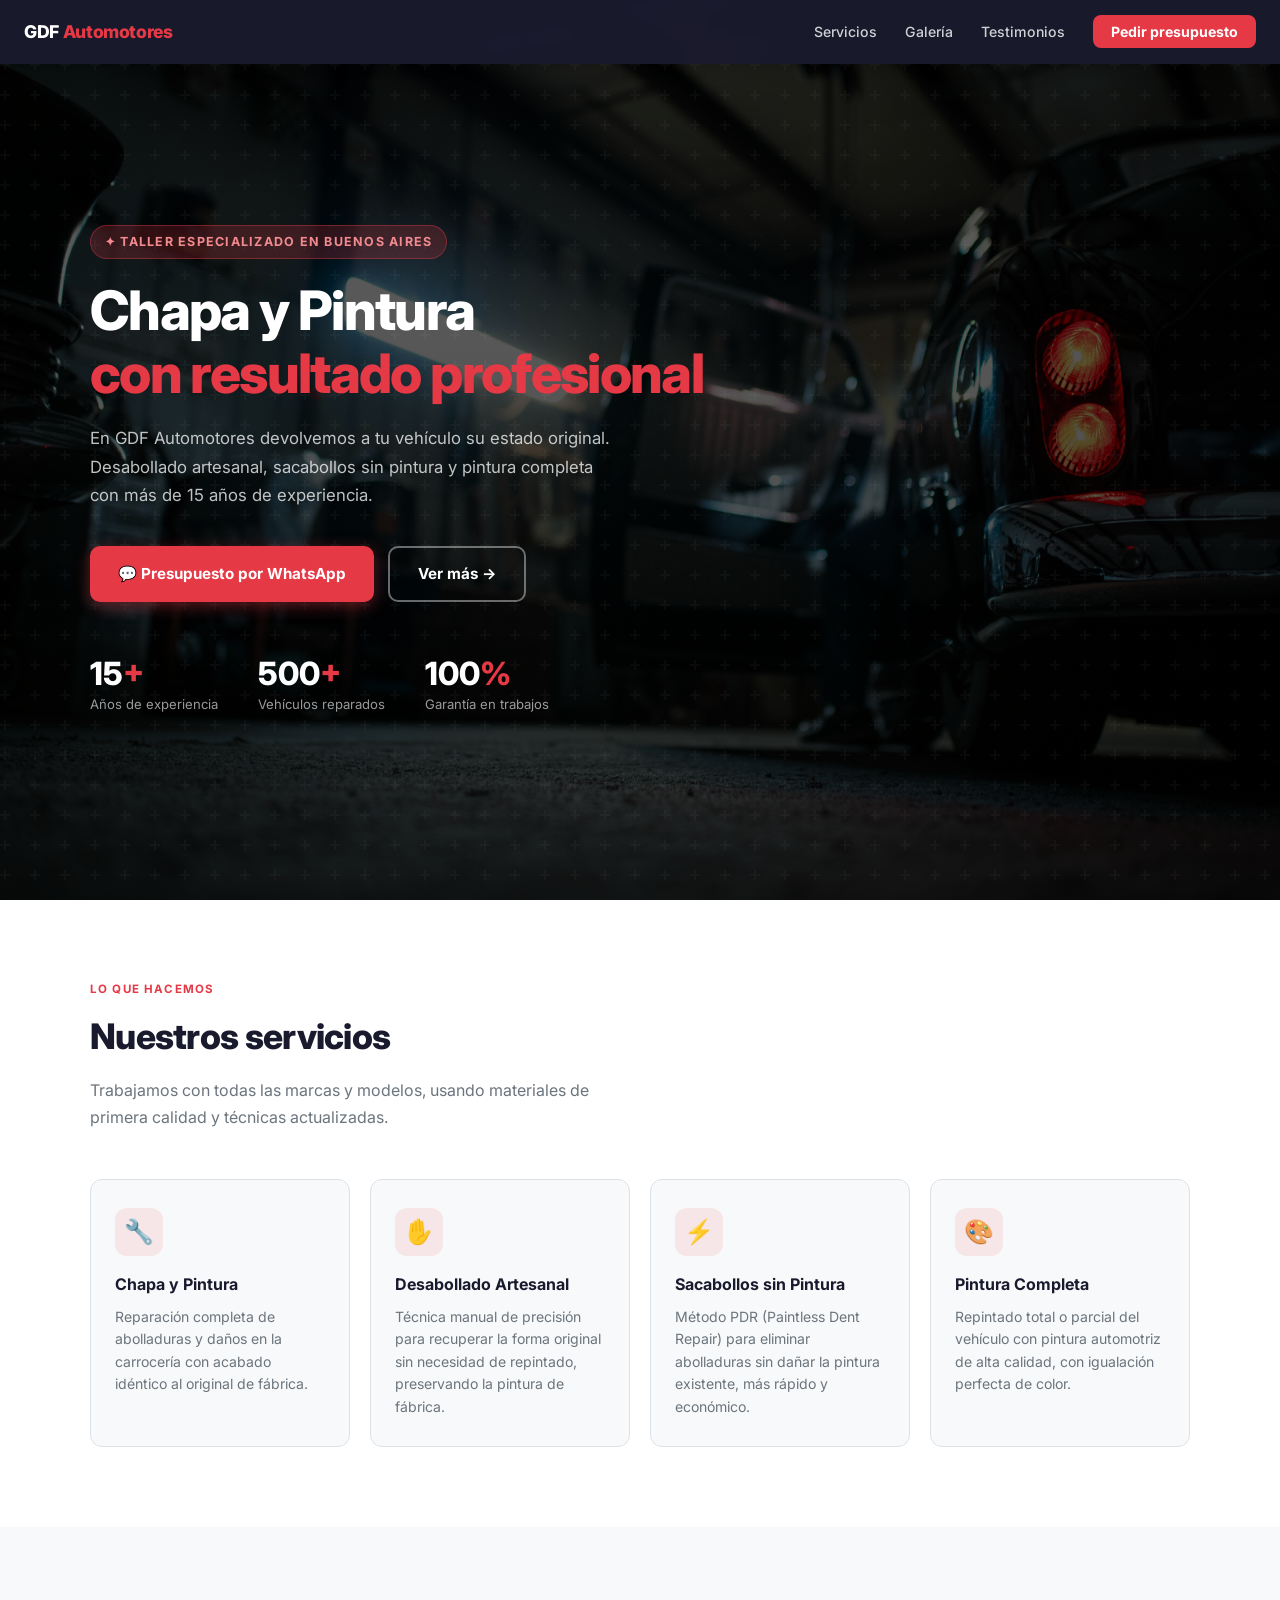
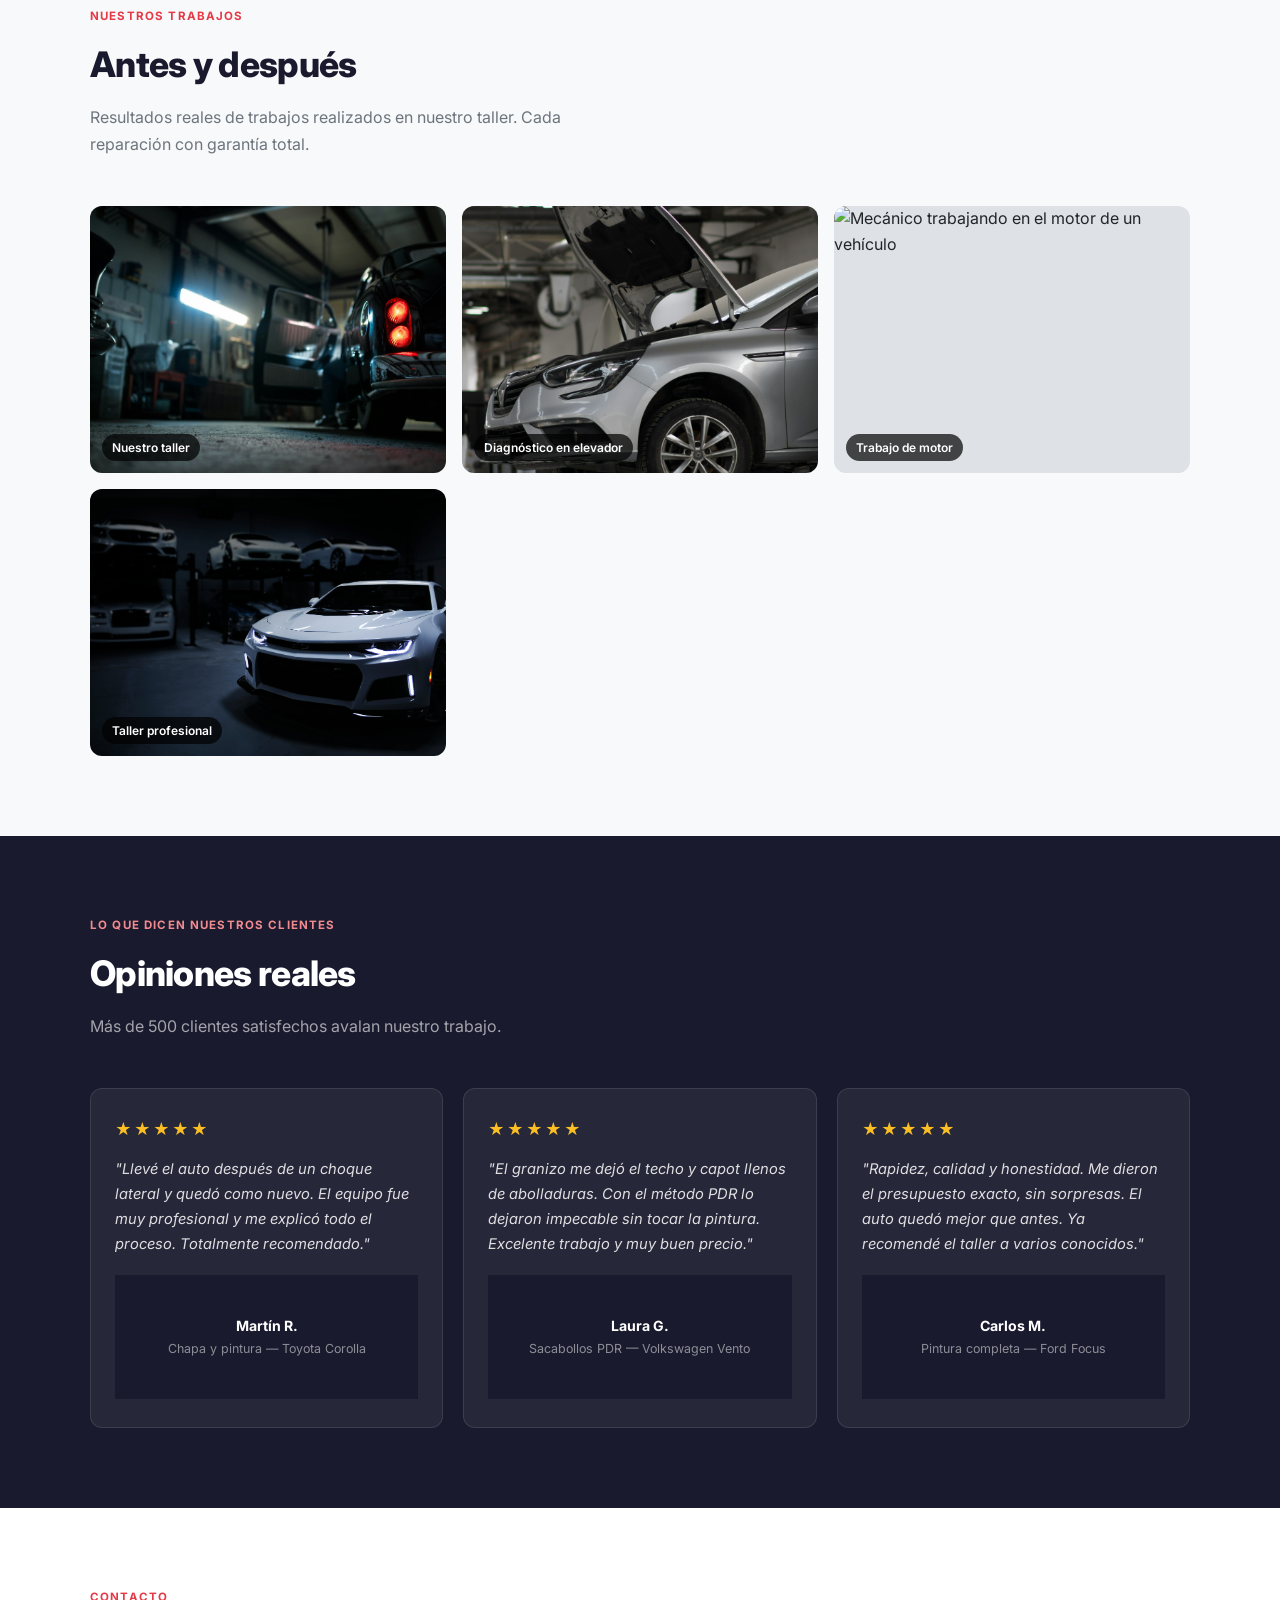
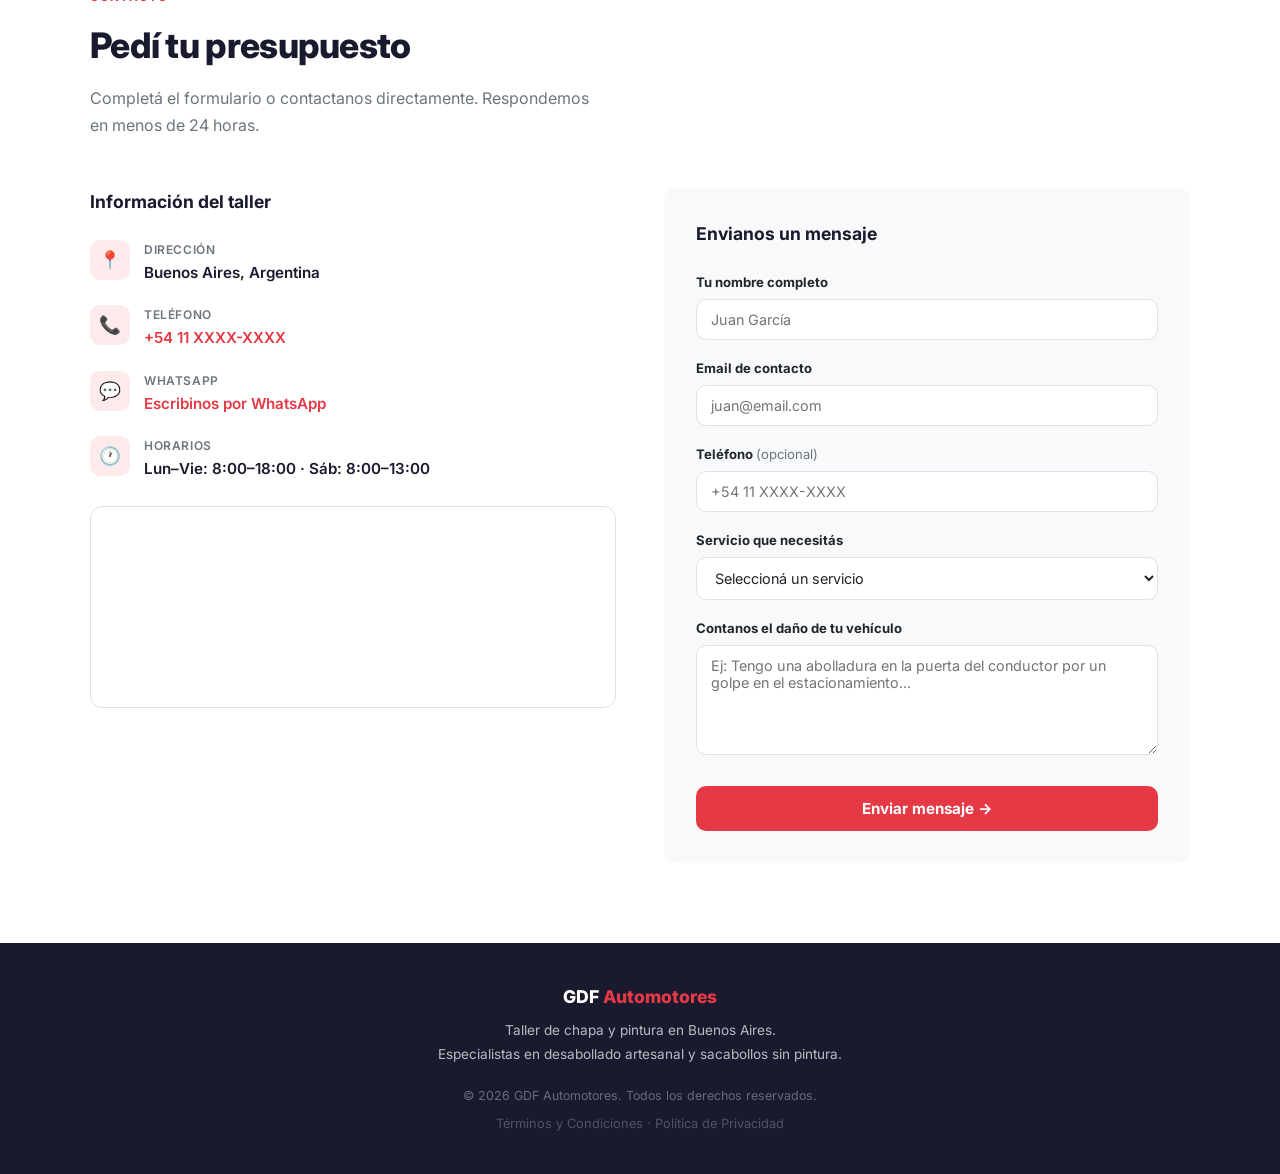
==== commit d314832d: "Reemplazar galería placeholder por 4 fotos reales Unsplash Co-Authored-By: Claude Sonnet 4.6 <norepl" ====
--- a/index.html
+++ b/index.html
@@ -174,68 +174,46 @@
 
           <figure class="gallery-item">
             <img
-              src="img/trabajo-1.webp"
-              alt="Reparación de abolladura lateral en puerta de automóvil - resultado final"
+              src="img/hero.jpg"
+              alt="Interior del taller GDF Automotores con vehículos en reparación"
               width="560"
               height="420"
               loading="lazy"
             />
-            <figcaption class="gallery-label">Desabollado puerta lateral</figcaption>
+            <figcaption class="gallery-label">Nuestro taller</figcaption>
           </figure>
 
           <figure class="gallery-item">
             <img
-              src="img/trabajo-2.webp"
-              alt="Pintura completa de capot dañado por granizo - acabado brillante"
+              src="img/lift.jpg"
+              alt="Vehículo en elevador con capó abierto para diagnóstico y reparación"
               width="560"
               height="420"
               loading="lazy"
             />
-            <figcaption class="gallery-label">Pintura capot por granizo</figcaption>
+            <figcaption class="gallery-label">Diagnóstico en elevador</figcaption>
           </figure>
 
           <figure class="gallery-item">
             <img
-              src="img/trabajo-3.webp"
-              alt="Chapa y pintura de parachoque trasero dañado por golpe"
+              src="img/mechanic.jpg"
+              alt="Mecánico trabajando en el motor de un vehículo"
               width="560"
               height="420"
               loading="lazy"
             />
-            <figcaption class="gallery-label">Chapa y pintura parachoque</figcaption>
+            <figcaption class="gallery-label">Trabajo de motor</figcaption>
           </figure>
 
           <figure class="gallery-item">
             <img
-              src="img/trabajo-4.webp"
-              alt="Sacabollos sin pintura en techo de vehículo con múltiples impactos de granizo"
+              src="img/garage.jpg"
+              alt="Vehículos de alta gama en taller profesional con elevadores"
               width="560"
               height="420"
               loading="lazy"
             />
-            <figcaption class="gallery-label">PDR granizo en techo</figcaption>
-          </figure>
-
-          <figure class="gallery-item">
-            <img
-              src="img/trabajo-5.webp"
-              alt="Reparación de rayones profundos en lateral de auto y repintado"
-              width="560"
-              height="420"
-              loading="lazy"
-            />
-            <figcaption class="gallery-label">Reparación rayones lateral</figcaption>
-          </figure>
-
-          <figure class="gallery-item">
-            <img
-              src="img/trabajo-6.webp"
-              alt="Pintura completa de vehículo con cambio de color - azul metalizado"
-              width="560"
-              height="420"
-              loading="lazy"
-            />
-            <figcaption class="gallery-label">Cambio de color completo</figcaption>
+            <figcaption class="gallery-label">Taller profesional</figcaption>
           </figure>
 
         </div>
--- a/css/styles.css
+++ b/css/styles.css
@@ -115,7 +115,7 @@
 /* ── HERO ── */
 .hero {
   min-height: 100vh;
-  background: linear-gradient(135deg, var(--primary) 0%, var(--primary-light) 60%, #3a1a1a 100%);
+  background: linear-gradient(rgba(0,0,0,0.62), rgba(0,0,0,0.72)), url('../img/hero.jpg') center/cover no-repeat;
   display: flex;
   align-items: center;
   padding: 100px 24px 60px;
--- a/css/styles.css
+++ b/css/styles.css
@@ -115,7 +115,7 @@
 /* ── HERO ── */
 .hero {
   min-height: 100vh;
-  background: linear-gradient(135deg, var(--primary) 0%, var(--primary-light) 60%, #3a1a1a 100%);
+  background: linear-gradient(rgba(0,0,0,0.62), rgba(0,0,0,0.72)), url('../img/hero.jpg') center/cover no-repeat;
   display: flex;
   align-items: center;
   padding: 100px 24px 60px;
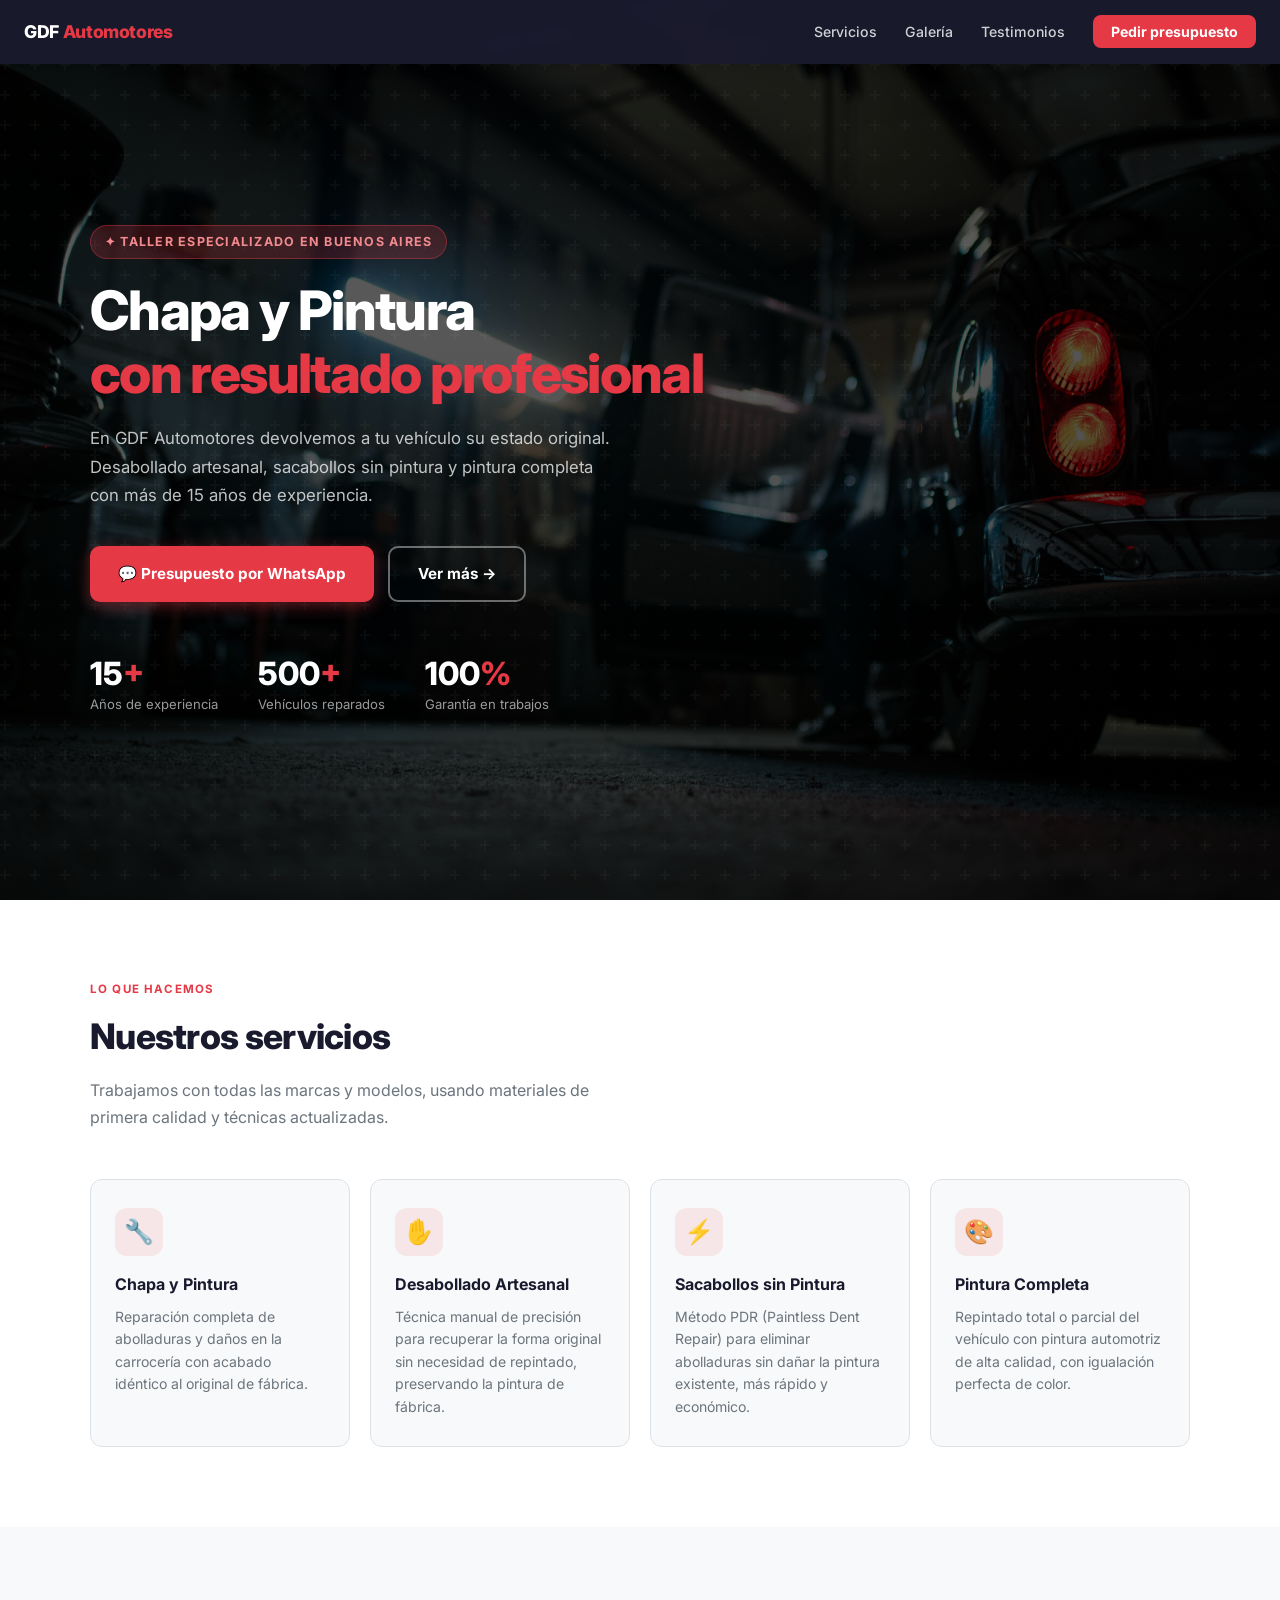
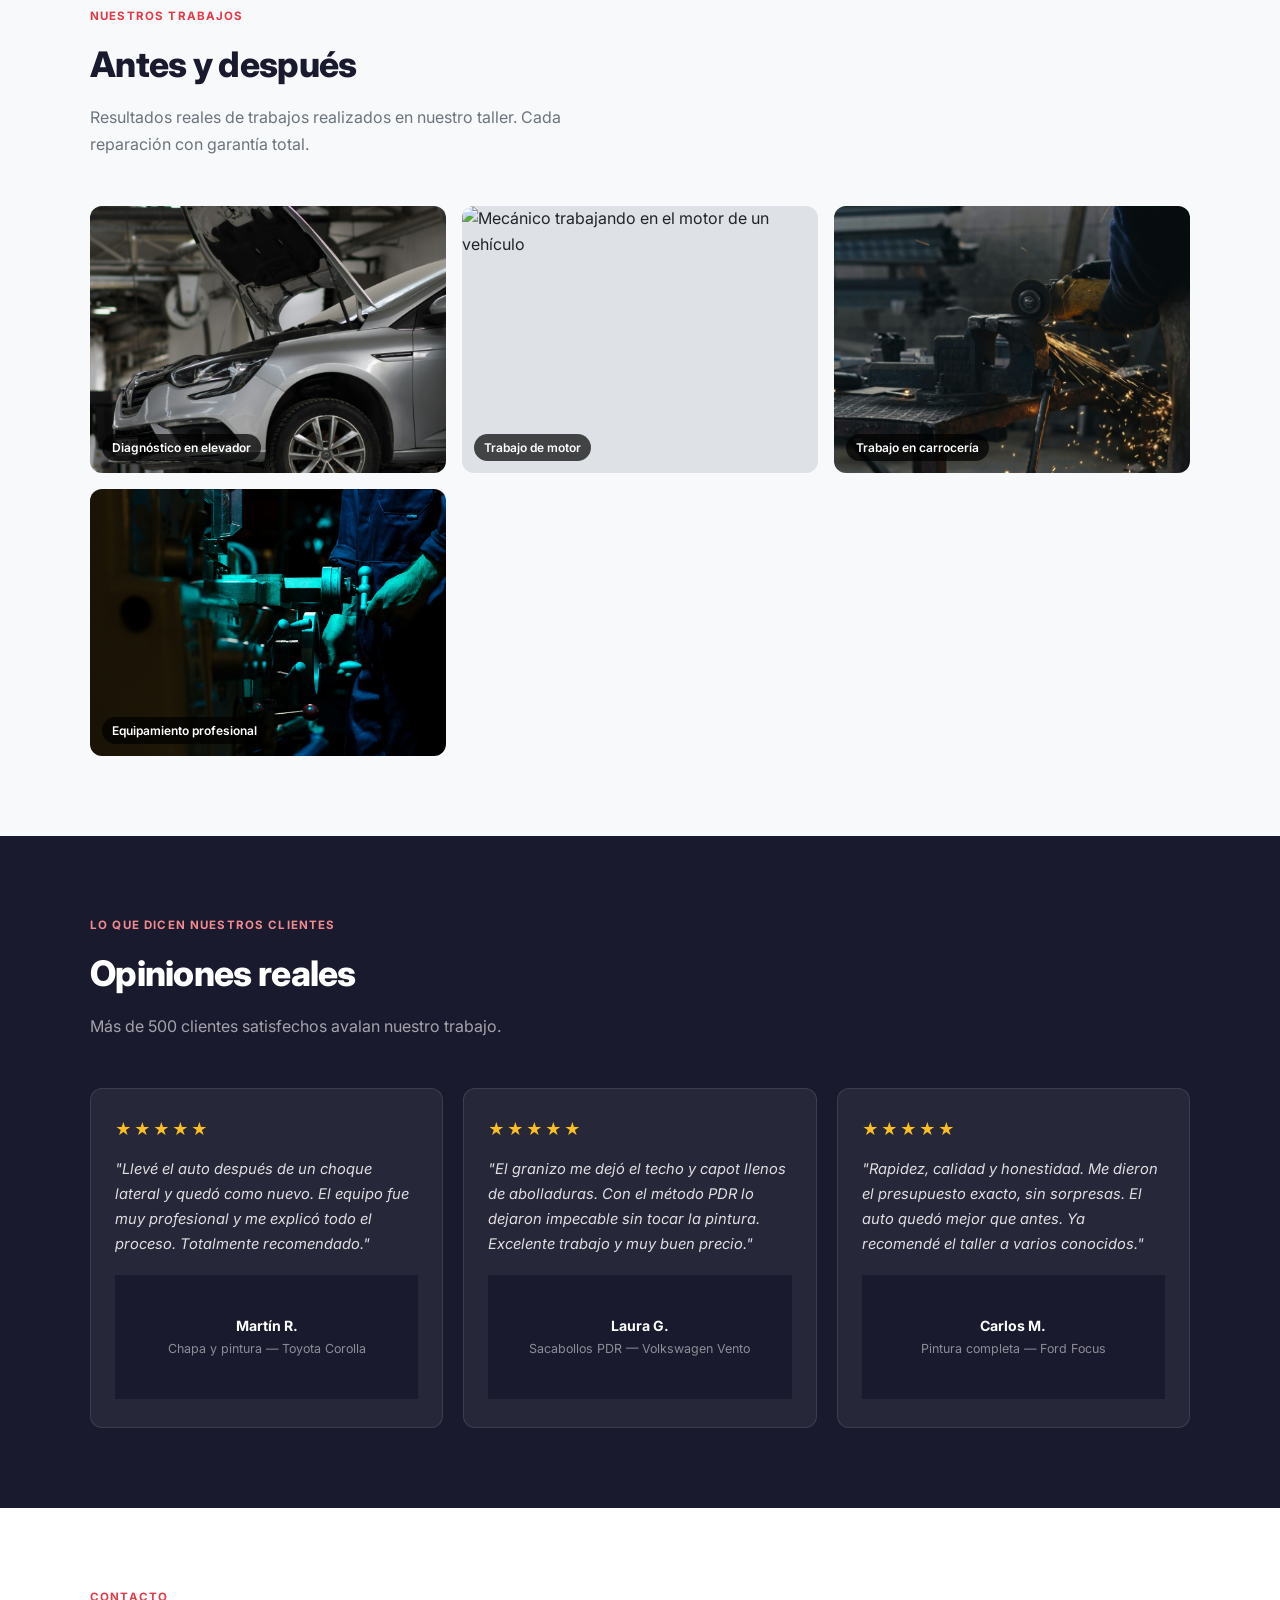
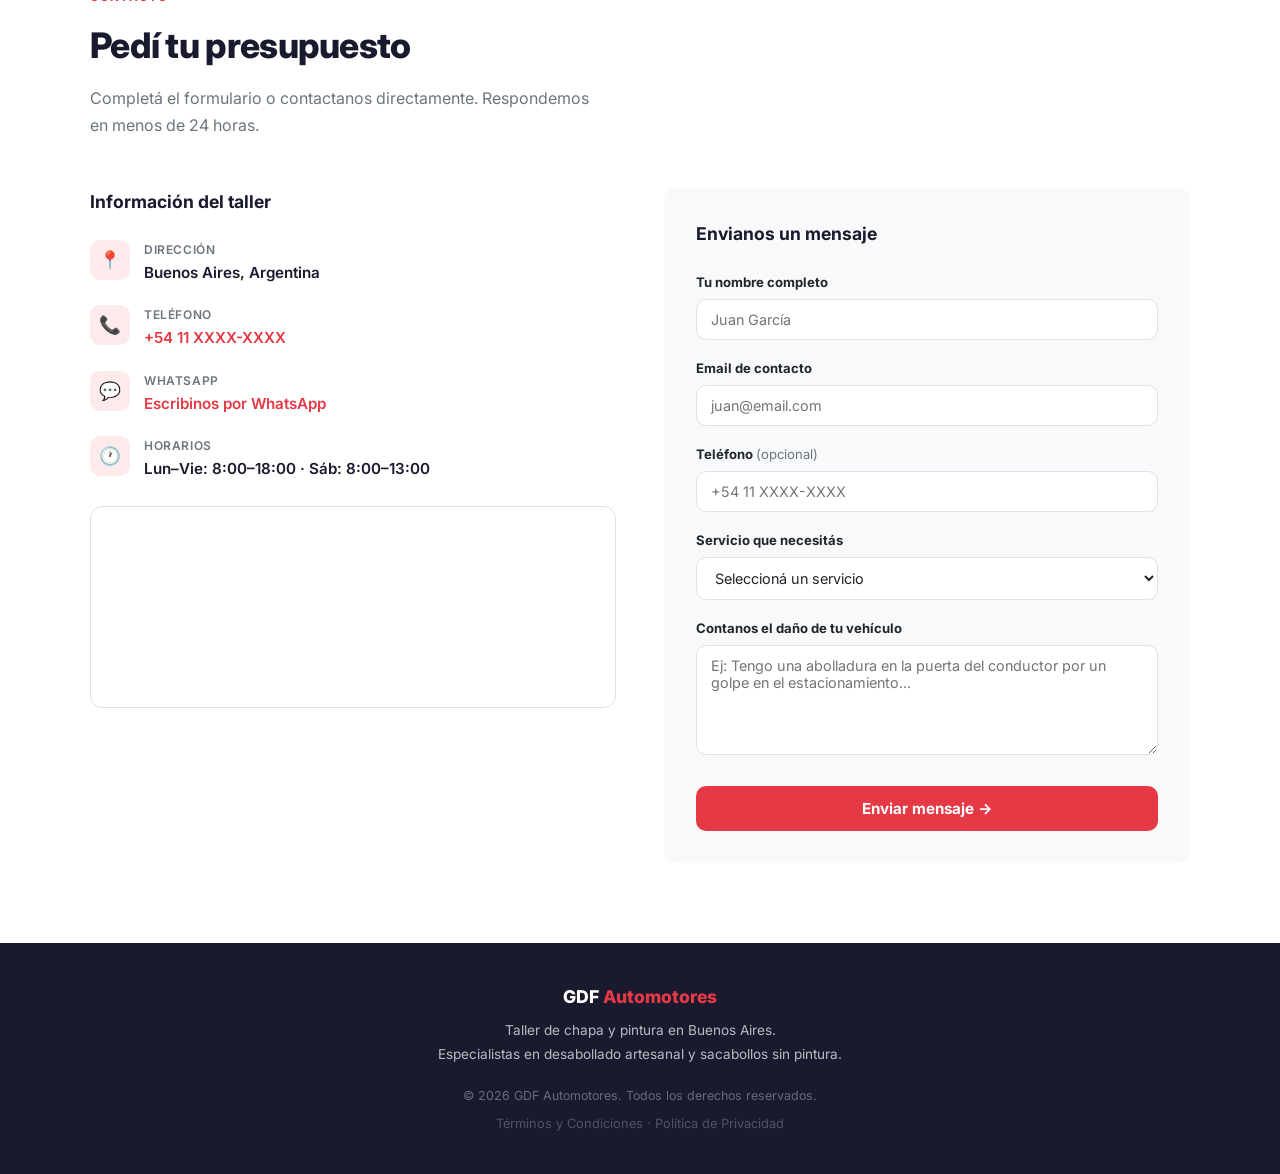
==== commit 63e3edc7: "Actualizar galería con 2 fotos nuevas y sacar repetidas Co-Authored-By: Claude Sonnet 4.6 <noreply@a" ====
--- a/index.html
+++ b/index.html
@@ -174,17 +174,6 @@
 
           <figure class="gallery-item">
             <img
-              src="img/hero.jpg"
-              alt="Interior del taller GDF Automotores con vehículos en reparación"
-              width="560"
-              height="420"
-              loading="lazy"
-            />
-            <figcaption class="gallery-label">Nuestro taller</figcaption>
-          </figure>
-
-          <figure class="gallery-item">
-            <img
               src="img/lift.jpg"
               alt="Vehículo en elevador con capó abierto para diagnóstico y reparación"
               width="560"
@@ -207,13 +196,24 @@
 
           <figure class="gallery-item">
             <img
-              src="img/garage.jpg"
-              alt="Vehículos de alta gama en taller profesional con elevadores"
+              src="img/new1.jpg"
+              alt="Técnico usando amoladora con chispas en taller de chapa y pintura"
               width="560"
               height="420"
               loading="lazy"
             />
-            <figcaption class="gallery-label">Taller profesional</figcaption>
+            <figcaption class="gallery-label">Trabajo en carrocería</figcaption>
+          </figure>
+
+          <figure class="gallery-item">
+            <img
+              src="img/new2.jpg"
+              alt="Mecánico operando maquinaria de precisión en taller profesional"
+              width="560"
+              height="420"
+              loading="lazy"
+            />
+            <figcaption class="gallery-label">Equipamiento profesional</figcaption>
           </figure>
 
         </div>
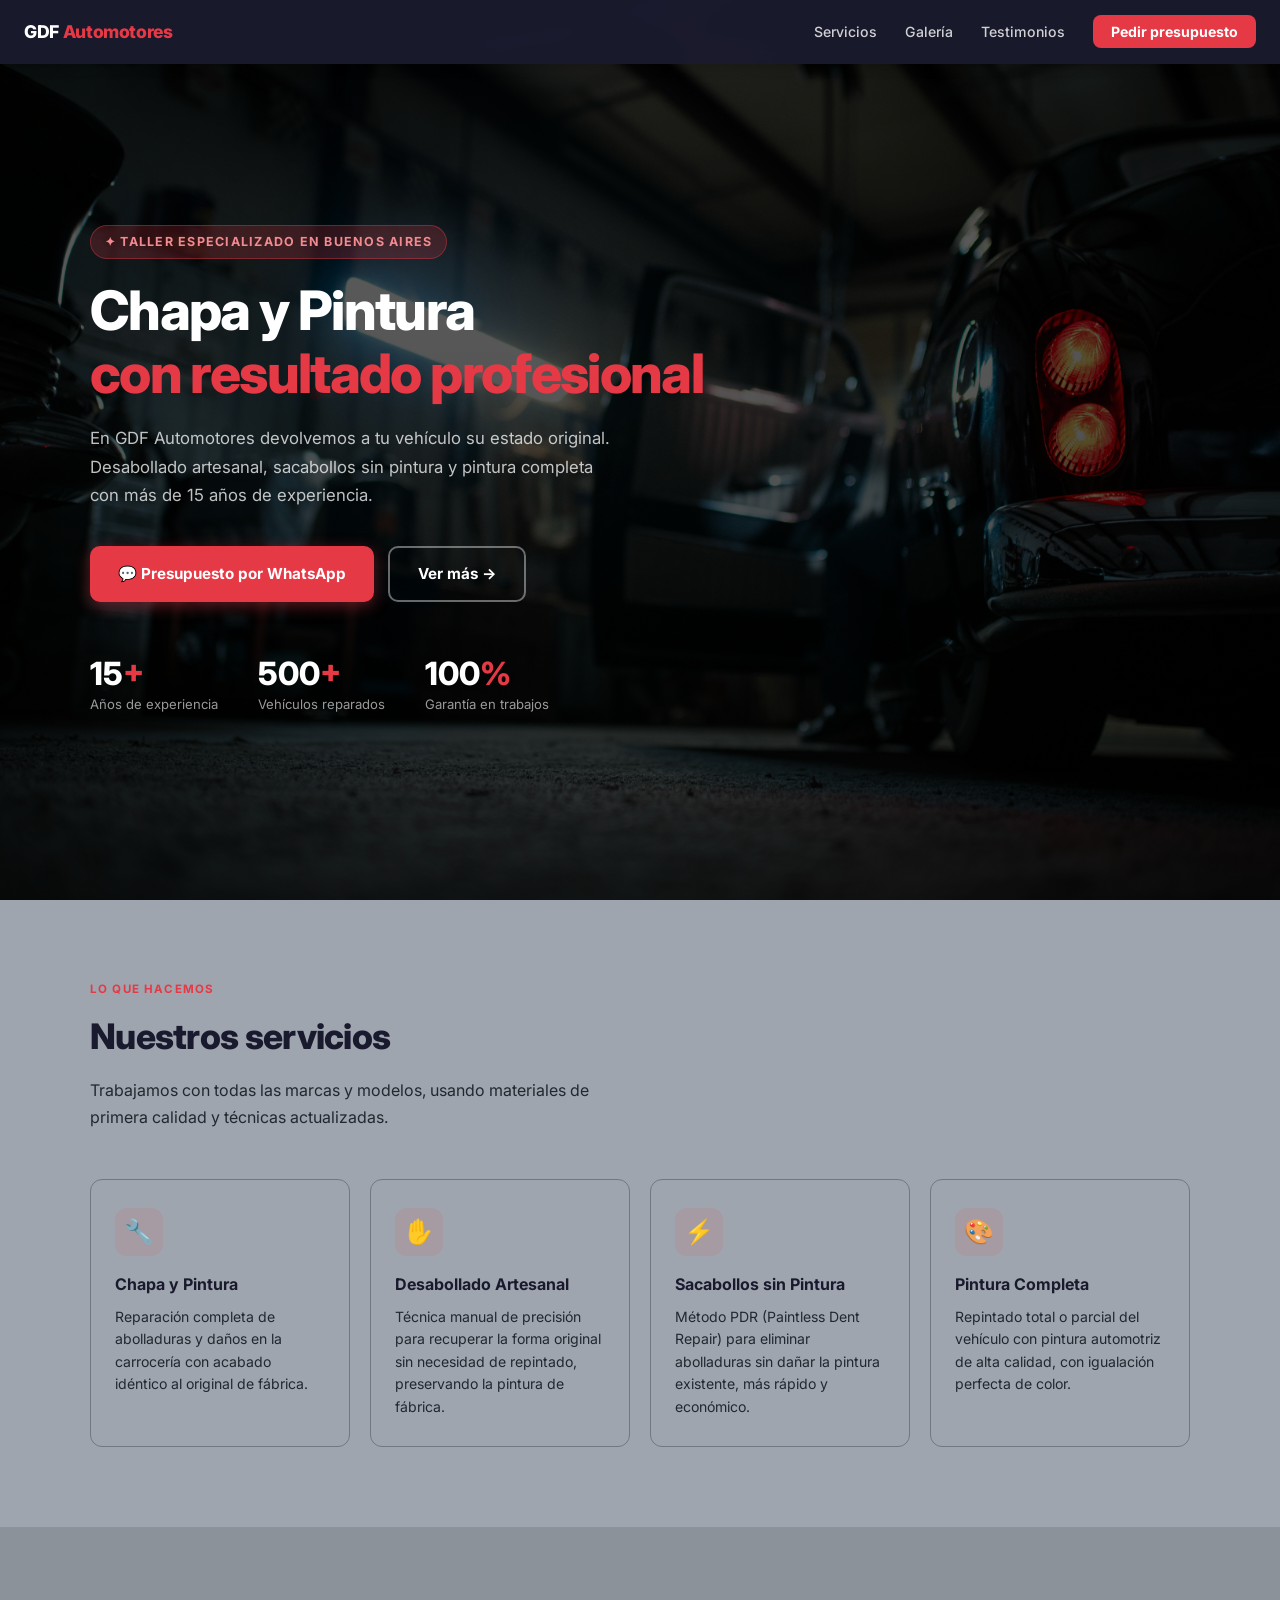
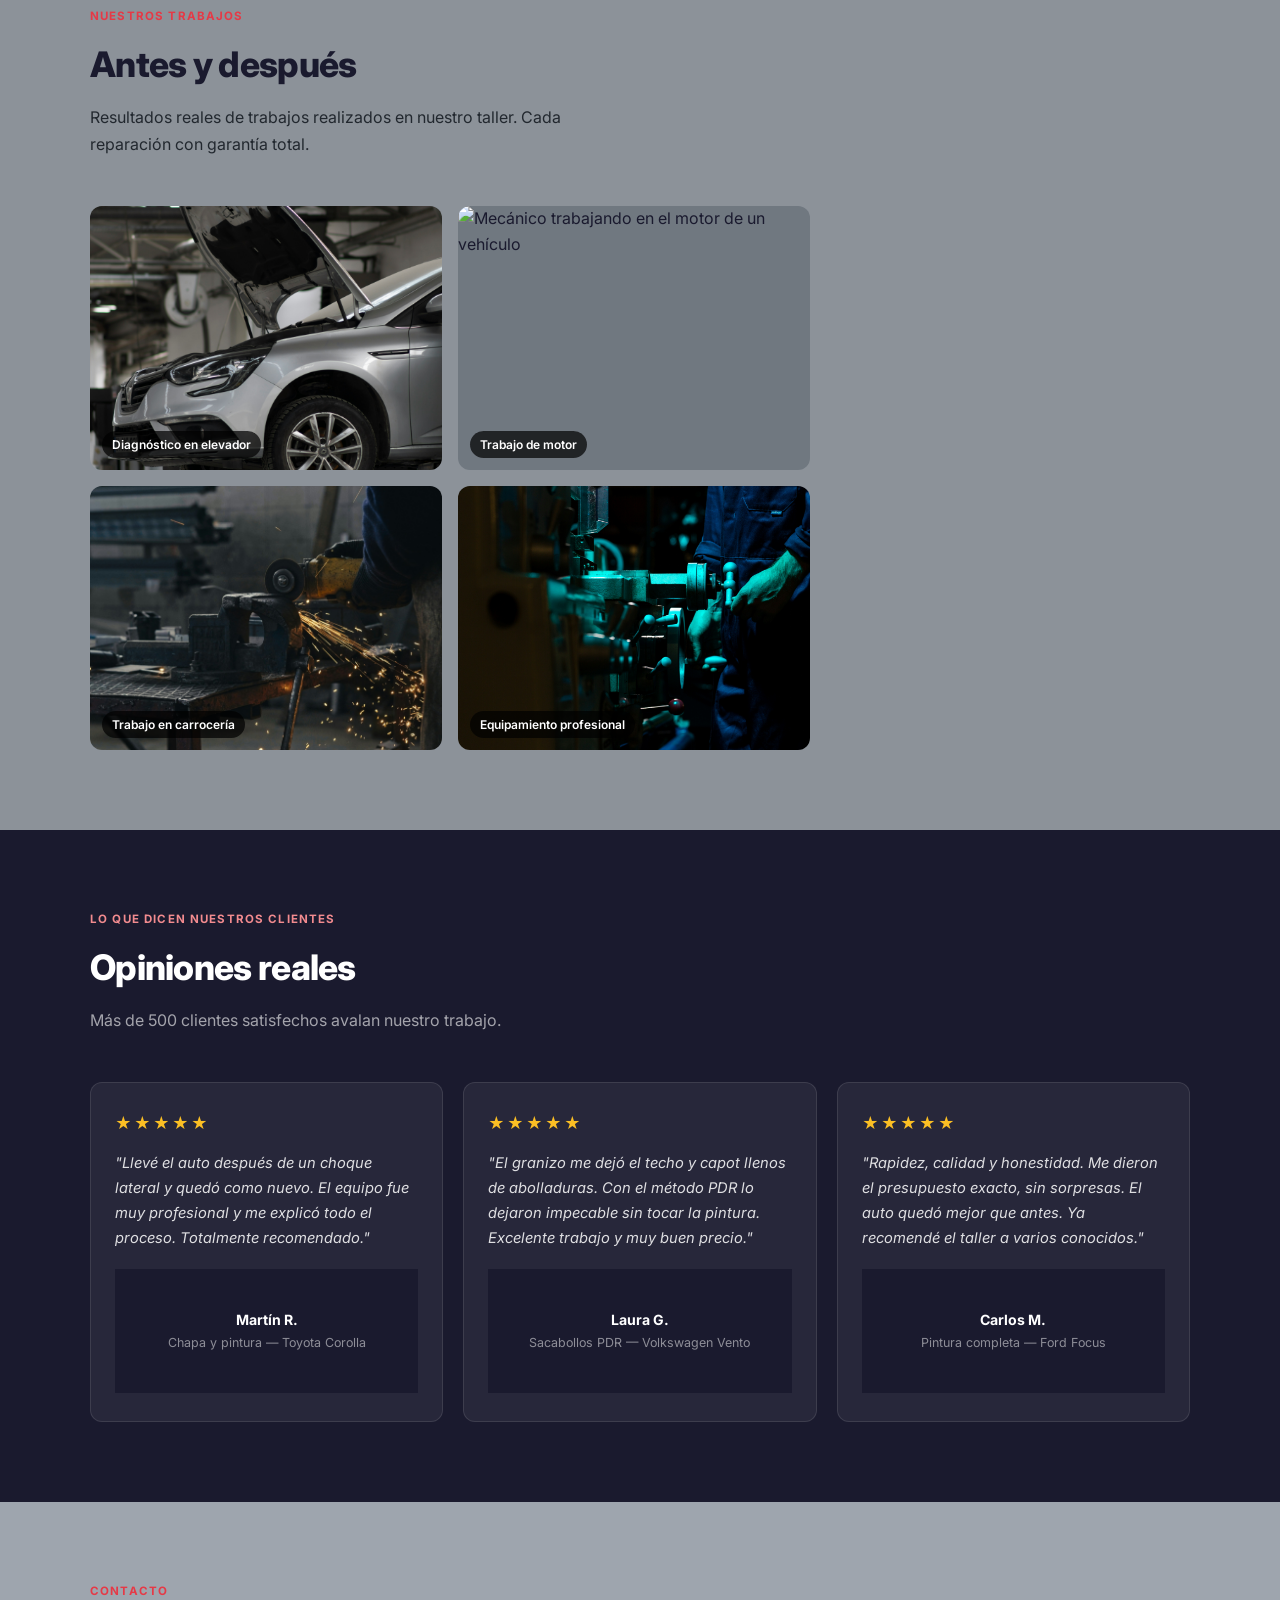
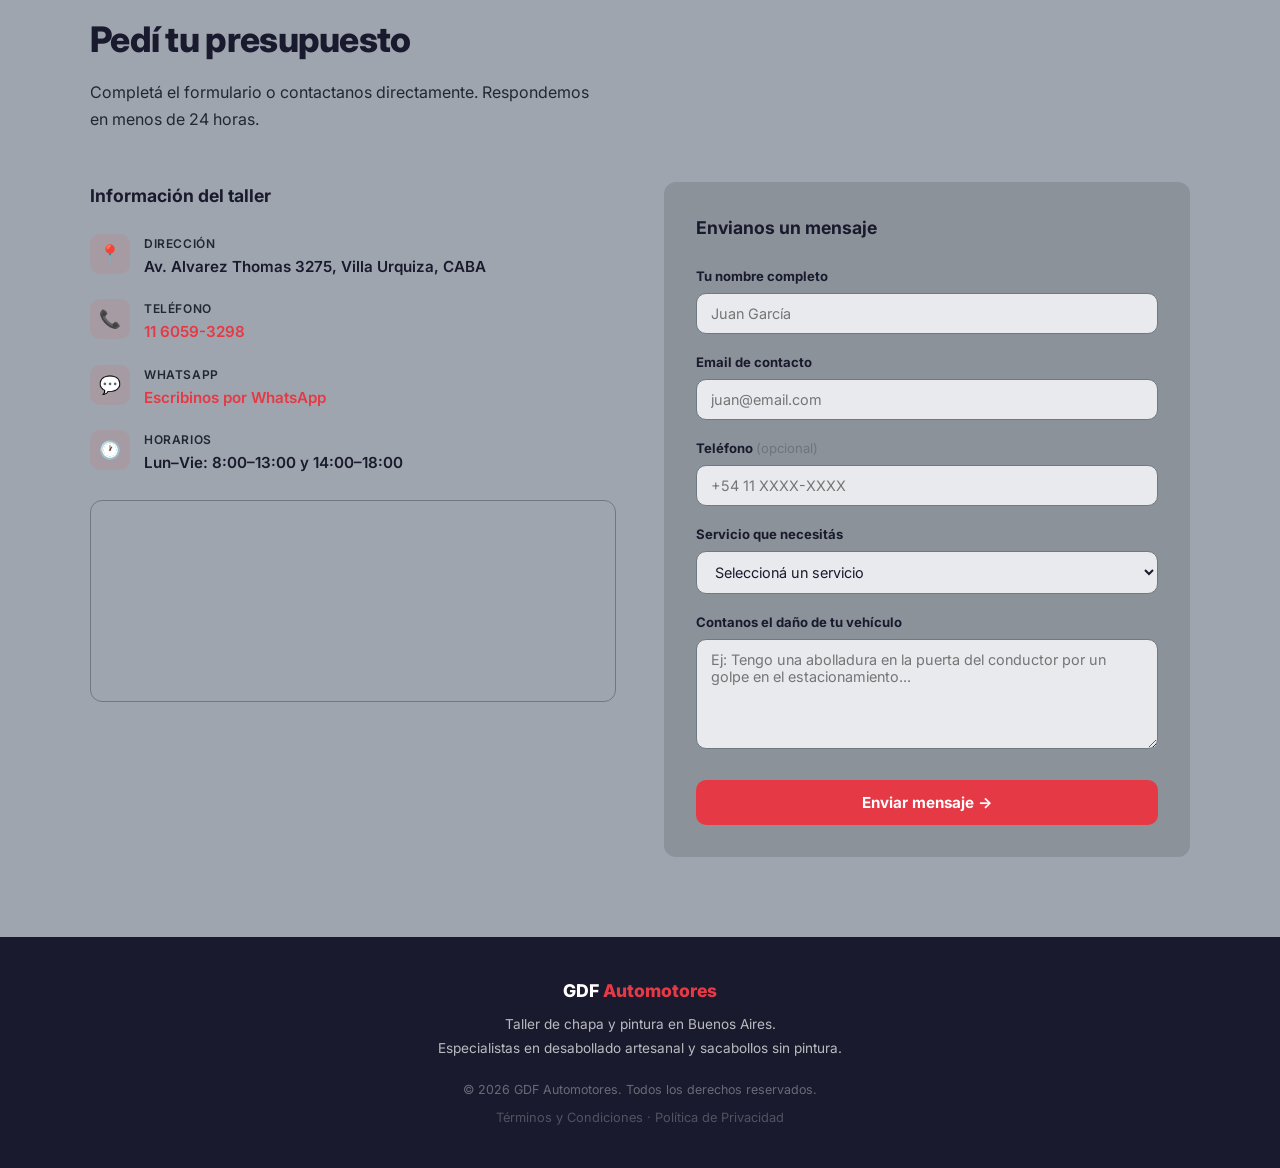
==== commit 07d2820e: "Actualizar datos reales: dirección, teléfono, horarios y mapa Co-Authored-By: Claude Sonnet 4.6 <nor" ====
--- a/index.html
+++ b/index.html
@@ -40,11 +40,11 @@
     "name": "GDF Automotores",
     "description": "Taller de chapa y pintura especializado en desabollado artesanal, sacabollos sin pintura y pintura completa.",
     "url": "https://gdf-automotores.vercel.app",
-    "telephone": "+54-11-XXXX-XXXX",
+    "telephone": "+5491160593298",
     "address": {
       "@type": "PostalAddress",
-      "streetAddress": "Dirección del taller",
-      "addressLocality": "Buenos Aires",
+      "streetAddress": "Av. Alvarez Thomas 3275",
+      "addressLocality": "Villa Urquiza, Buenos Aires",
       "addressCountry": "AR"
     },
     "openingHoursSpecification": [
@@ -104,7 +104,7 @@
           En GDF Automotores devolvemos a tu vehículo su estado original. Desabollado artesanal, sacabollos sin pintura y pintura completa con más de 15 años de experiencia.
         </p>
         <div class="hero-actions">
-          <a href="https://wa.me/5491100000000?text=Hola%2C%20quiero%20un%20presupuesto" class="btn btn-primary" target="_blank" rel="noopener noreferrer" aria-label="Pedir presupuesto por WhatsApp">
+          <a href="https://wa.me/5491160593298?text=Hola%2C%20quiero%20un%20presupuesto" class="btn btn-primary" target="_blank" rel="noopener noreferrer" aria-label="Pedir presupuesto por WhatsApp">
             💬 Presupuesto por WhatsApp
           </a>
           <a href="#contacto" class="btn btn-outline">
@@ -281,7 +281,7 @@
               <div class="contact-item-icon" aria-hidden="true">📍</div>
               <div>
                 <div class="contact-item-label">Dirección</div>
-                <div class="contact-item-value">Buenos Aires, Argentina</div>
+                <div class="contact-item-value">Av. Alvarez Thomas 3275, Villa Urquiza, CABA</div>
               </div>
             </div>
 
@@ -290,7 +290,7 @@
               <div>
                 <div class="contact-item-label">Teléfono</div>
                 <div class="contact-item-value">
-                  <a href="tel:+541100000000">+54 11 XXXX-XXXX</a>
+                  <a href="tel:+5491160593298">11 6059-3298</a>
                 </div>
               </div>
             </div>
@@ -300,7 +300,7 @@
               <div>
                 <div class="contact-item-label">WhatsApp</div>
                 <div class="contact-item-value">
-                  <a href="https://wa.me/5491100000000?text=Hola%2C%20quiero%20un%20presupuesto" target="_blank" rel="noopener noreferrer">Escribinos por WhatsApp</a>
+                  <a href="https://wa.me/5491160593298?text=Hola%2C%20quiero%20un%20presupuesto" target="_blank" rel="noopener noreferrer">Escribinos por WhatsApp</a>
                 </div>
               </div>
             </div>
@@ -309,14 +309,14 @@
               <div class="contact-item-icon" aria-hidden="true">🕐</div>
               <div>
                 <div class="contact-item-label">Horarios</div>
-                <div class="contact-item-value">Lun–Vie: 8:00–18:00 · Sáb: 8:00–13:00</div>
+                <div class="contact-item-value">Lun–Vie: 8:00–13:00 y 14:00–18:00</div>
               </div>
             </div>
 
             <div class="map-container">
               <iframe
                 title="Ubicación de GDF Automotores en Google Maps"
-                src="https://www.google.com/maps/embed?pb=!1m18!1m12!1m3!1d3284.0!2d-58.4!3d-34.6!2m3!1f0!2f0!3f0!3m2!1i1024!2i768!4f13.1!3m3!1m2!1s0x0%3A0x0!2zMzTCsDM2JzAuMCJTIDU4wrAyNCcwLjAiVw!5e0!3m2!1ses!2sar!4v1"
+                src="https://www.google.com/maps/embed?pb=!1m18!1m12!1m3!1d3286.2!2d-58.4897!3d-34.5729!2m3!1f0!2f0!3f0!3m2!1i1024!2i768!4f13.1!3m3!1m2!1s0x95bcb5d41f8e1b1d%3A0x1!2sAv.+%C3%81lvarez+Thomas+3275%2C+Villa+Urquiza%2C+Buenos+Aires!5e0!3m2!1ses!2sar!4v1"
                 loading="lazy"
                 allowfullscreen
                 referrerpolicy="no-referrer-when-downgrade"
--- a/css/styles.css
+++ b/css/styles.css
@@ -6,11 +6,11 @@
   --primary-light: #2d2d4e;
   --accent: #e63946;
   --accent-dark: #c1121f;
-  --bg: #f8f9fa;
-  --white: #ffffff;
-  --text: #212529;
-  --text-muted: #6c757d;
-  --border: #dee2e6;
+  --bg: #8c9299;
+  --white: #9ea5ae;
+  --text: #1a1a2e;
+  --text-muted: #22282f;
+  --border: #707880;
   --radius: 12px;
   --shadow: 0 2px 16px rgba(0,0,0,0.08);
   --shadow-lg: 0 8px 32px rgba(0,0,0,0.14);
@@ -123,12 +123,7 @@
   overflow: hidden;
 }
 
-.hero::before {
-  content: '';
-  position: absolute;
-  inset: 0;
-  background: url("data:image/svg+xml,%3Csvg width='60' height='60' viewBox='0 0 60 60' xmlns='http://www.w3.org/2000/svg'%3E%3Cg fill='none' fill-rule='evenodd'%3E%3Cg fill='%23ffffff' fill-opacity='0.03'%3E%3Cpath d='M36 34v-4h-2v4h-4v2h4v4h2v-4h4v-2h-4zm0-30V0h-2v4h-4v2h4v4h2V6h4V4h-4zM6 34v-4H4v4H0v2h4v4h2v-4h4v-2H6zM6 4V0H4v4H0v2h4v4h2V6h4V4H6z'/%3E%3C/g%3E%3C/g%3E%3C/svg%3E");
-}
+.hero::before { display: none; }
 
 .hero-inner {
   max-width: 1100px;
@@ -261,7 +256,7 @@
 }
 
 .service-card {
-  background: var(--bg);
+  background: var(--white);
   border-radius: var(--radius);
   padding: 28px 24px;
   border: 1.5px solid var(--border);
@@ -286,8 +281,9 @@
 
 .gallery-grid {
   display: grid;
-  grid-template-columns: repeat(auto-fill, minmax(280px, 1fr));
+  grid-template-columns: repeat(2, 1fr);
   gap: 16px;
+  max-width: 720px;
 }
 
 .gallery-item {
@@ -415,7 +411,7 @@
   font-family: 'Inter', sans-serif;
   font-size: 0.9rem;
   color: var(--text);
-  background: white;
+  background: #e8eaed;
   transition: border-color 0.2s, box-shadow 0.2s;
   outline: none;
 }
--- a/css/styles.css
+++ b/css/styles.css
@@ -6,11 +6,11 @@
   --primary-light: #2d2d4e;
   --accent: #e63946;
   --accent-dark: #c1121f;
-  --bg: #f8f9fa;
-  --white: #ffffff;
-  --text: #212529;
-  --text-muted: #6c757d;
-  --border: #dee2e6;
+  --bg: #8c9299;
+  --white: #9ea5ae;
+  --text: #1a1a2e;
+  --text-muted: #22282f;
+  --border: #707880;
   --radius: 12px;
   --shadow: 0 2px 16px rgba(0,0,0,0.08);
   --shadow-lg: 0 8px 32px rgba(0,0,0,0.14);
@@ -123,12 +123,7 @@
   overflow: hidden;
 }
 
-.hero::before {
-  content: '';
-  position: absolute;
-  inset: 0;
-  background: url("data:image/svg+xml,%3Csvg width='60' height='60' viewBox='0 0 60 60' xmlns='http://www.w3.org/2000/svg'%3E%3Cg fill='none' fill-rule='evenodd'%3E%3Cg fill='%23ffffff' fill-opacity='0.03'%3E%3Cpath d='M36 34v-4h-2v4h-4v2h4v4h2v-4h4v-2h-4zm0-30V0h-2v4h-4v2h4v4h2V6h4V4h-4zM6 34v-4H4v4H0v2h4v4h2v-4h4v-2H6zM6 4V0H4v4H0v2h4v4h2V6h4V4H6z'/%3E%3C/g%3E%3C/g%3E%3C/svg%3E");
-}
+.hero::before { display: none; }
 
 .hero-inner {
   max-width: 1100px;
@@ -261,7 +256,7 @@
 }
 
 .service-card {
-  background: var(--bg);
+  background: var(--white);
   border-radius: var(--radius);
   padding: 28px 24px;
   border: 1.5px solid var(--border);
@@ -286,8 +281,9 @@
 
 .gallery-grid {
   display: grid;
-  grid-template-columns: repeat(auto-fill, minmax(280px, 1fr));
+  grid-template-columns: repeat(2, 1fr);
   gap: 16px;
+  max-width: 720px;
 }
 
 .gallery-item {
@@ -415,7 +411,7 @@
   font-family: 'Inter', sans-serif;
   font-size: 0.9rem;
   color: var(--text);
-  background: white;
+  background: #e8eaed;
   transition: border-color 0.2s, box-shadow 0.2s;
   outline: none;
 }
